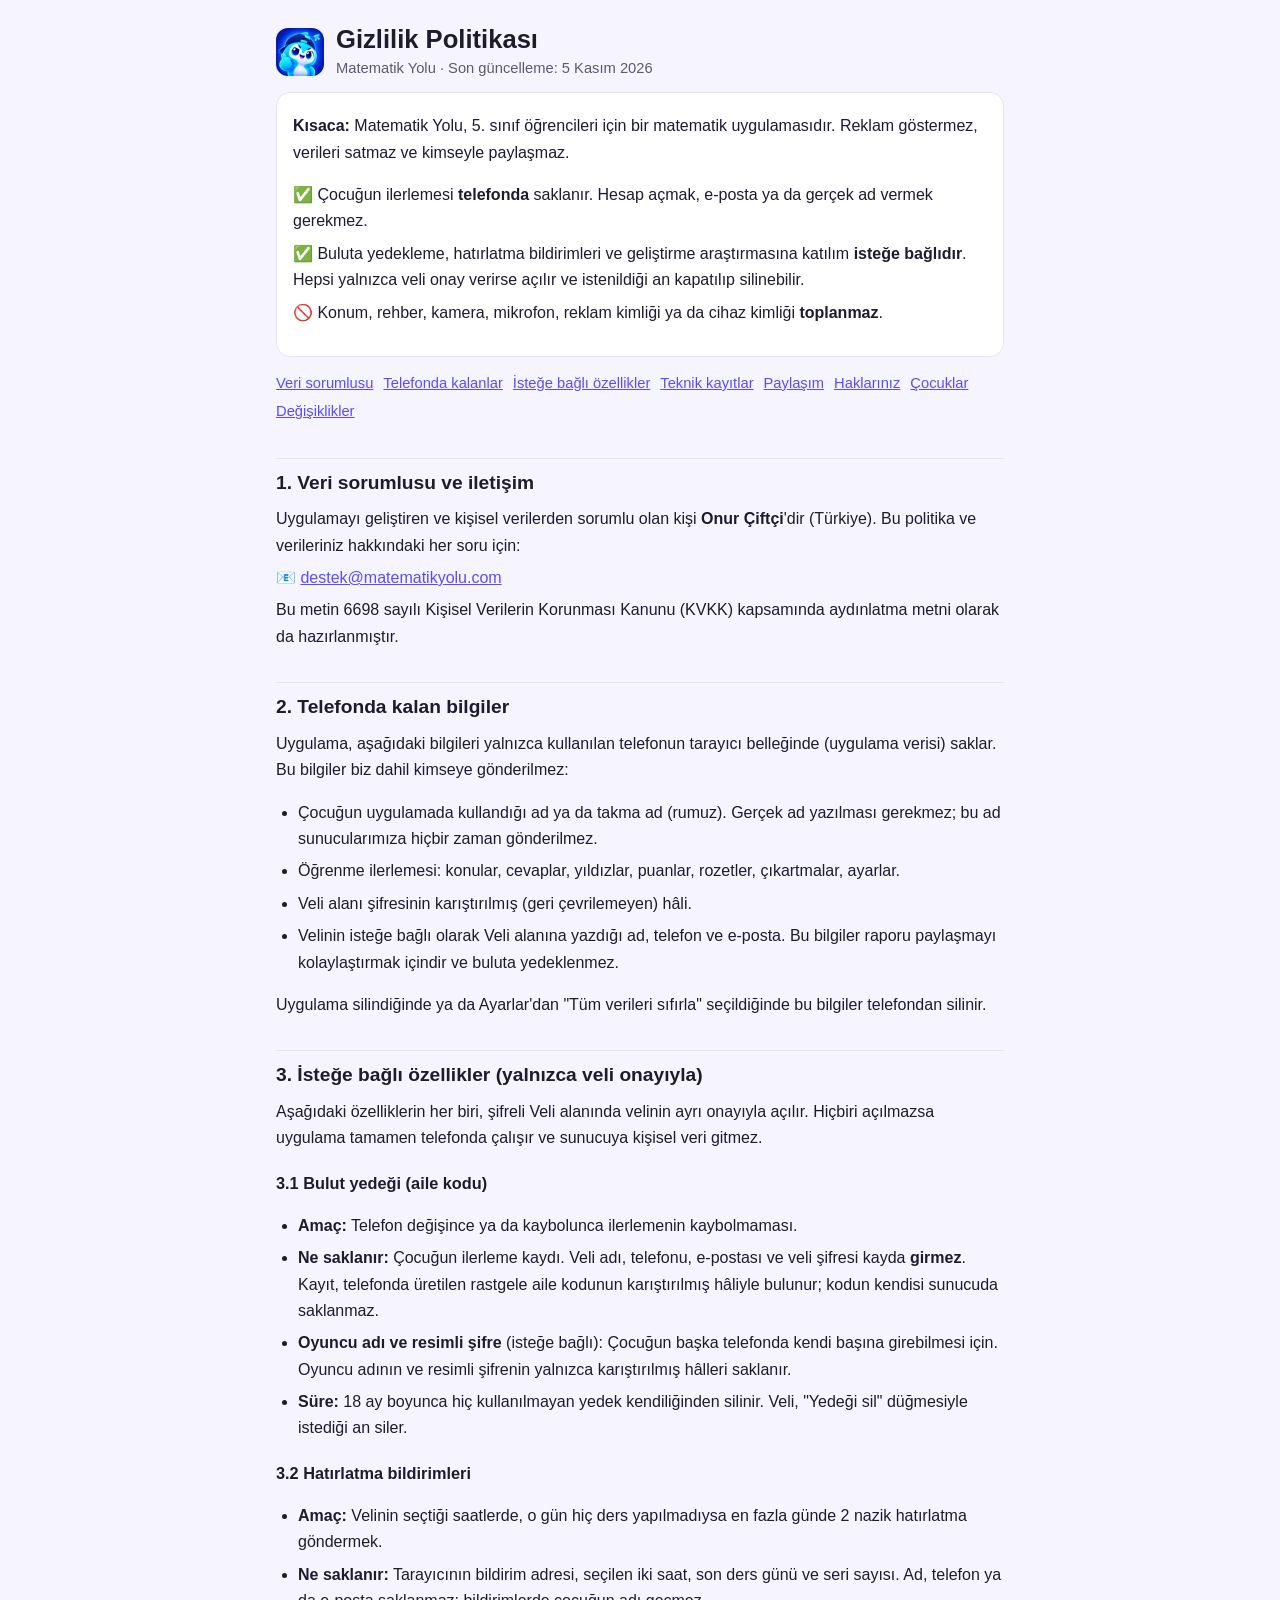
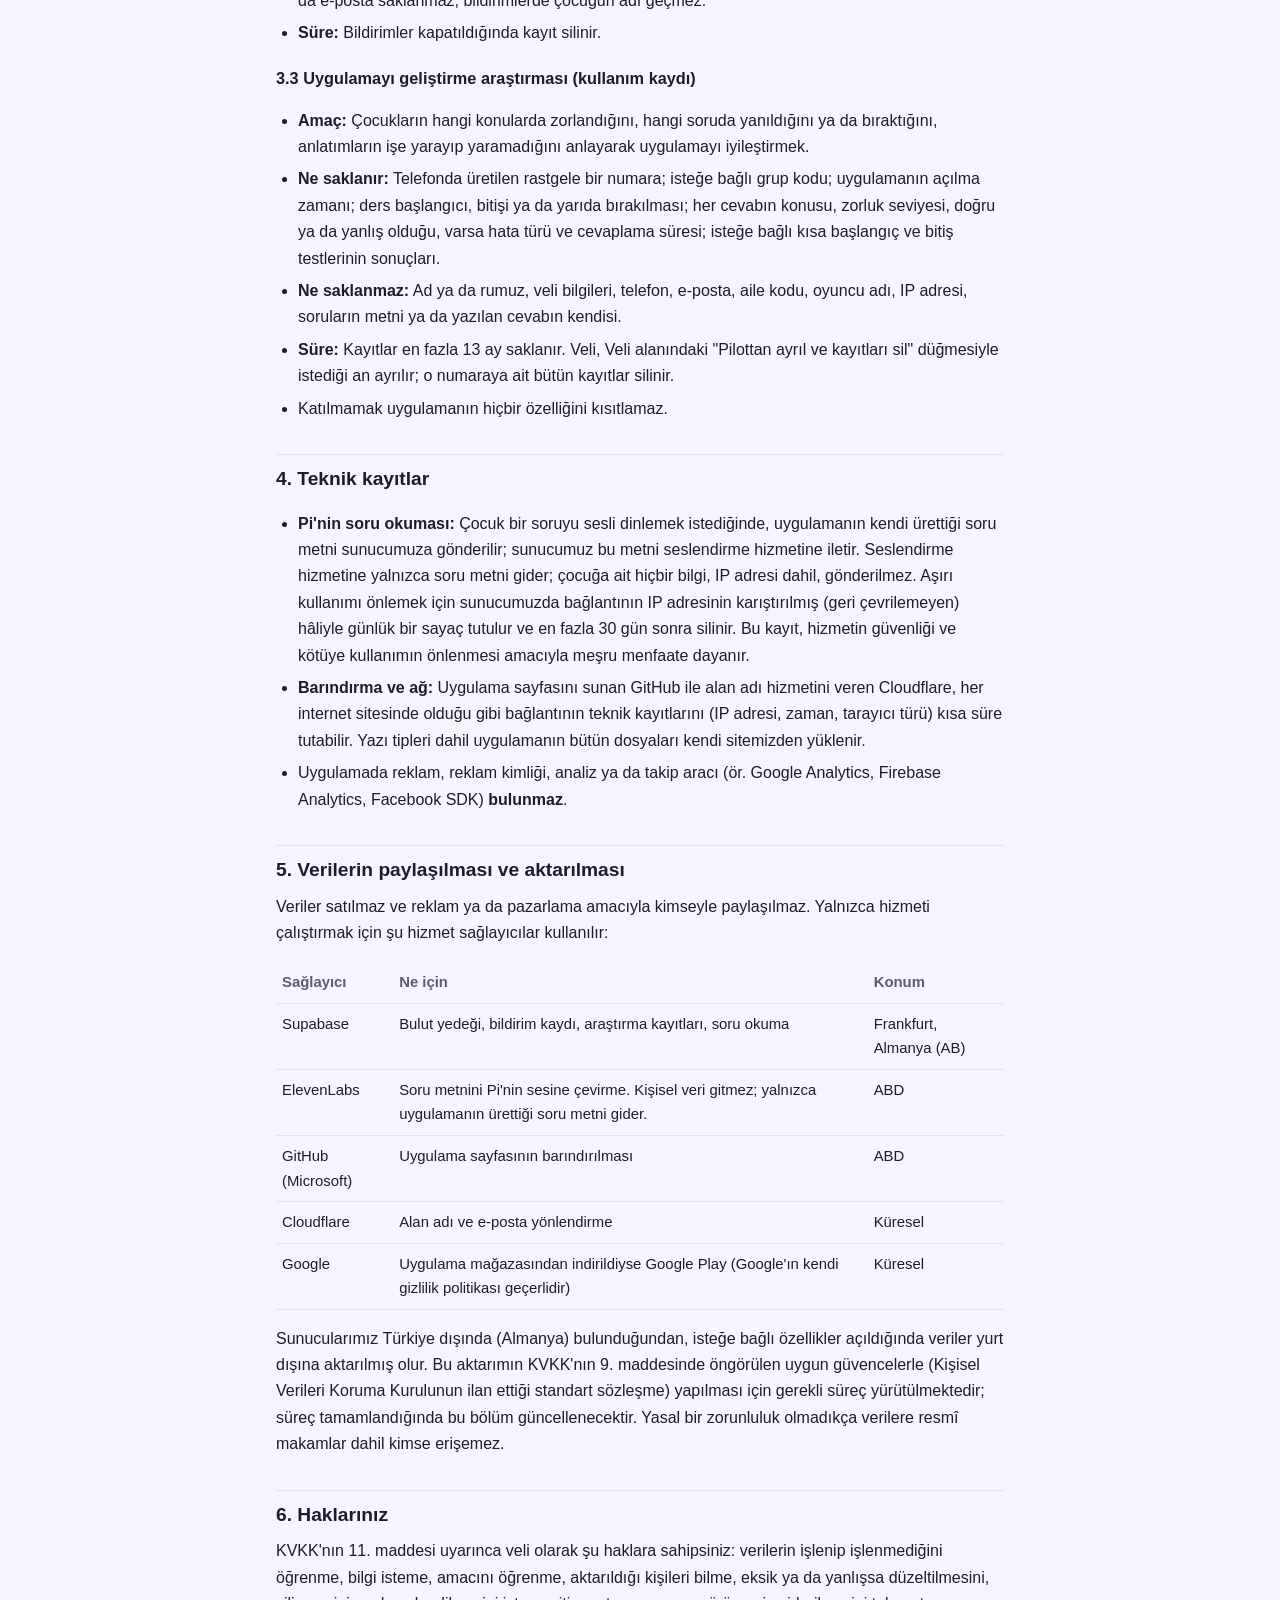
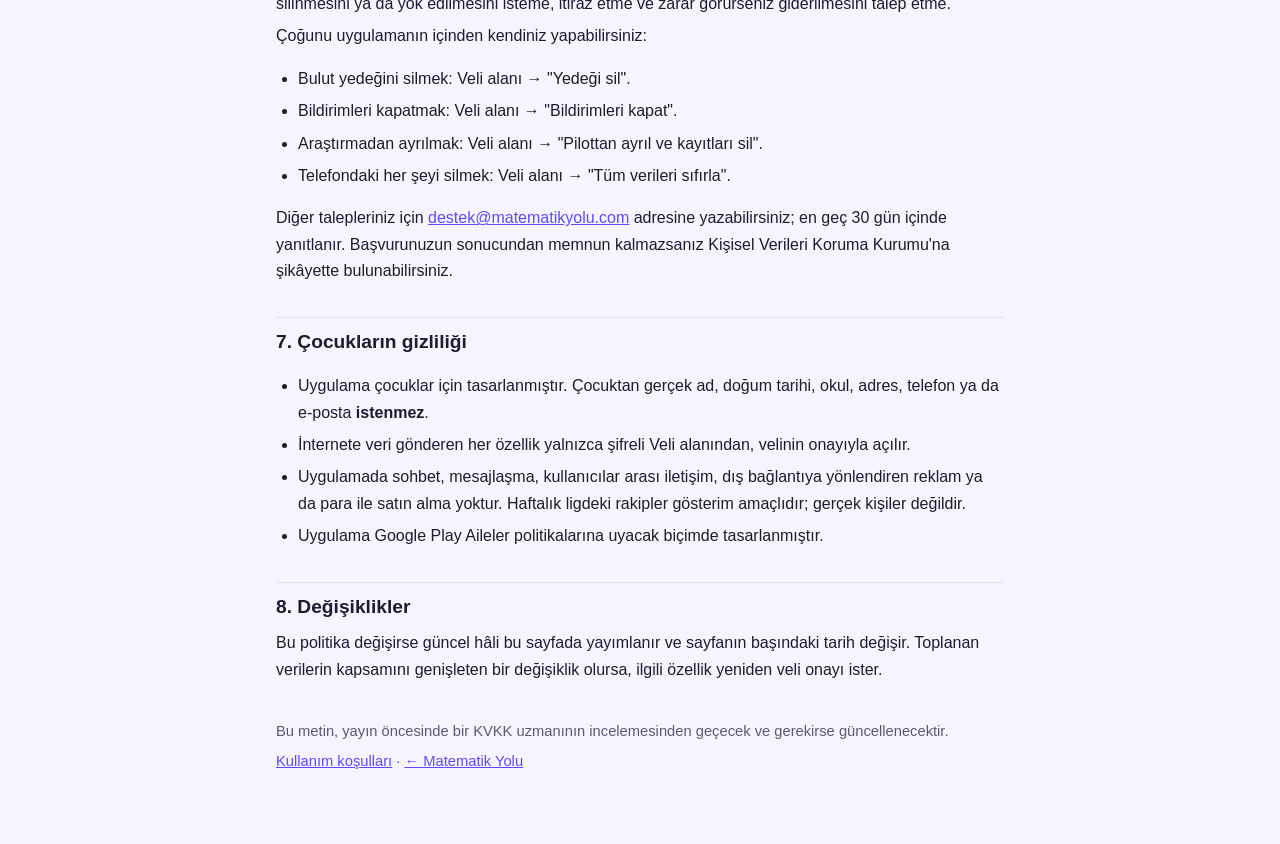
==== docs/gizlilik/index.html @ 25177bfc "Vitrin (tanıtım) sayfası, kullanım koşulları, yazı tipleri yerel (Google Fonts kalktı), gizlilik met" ====
<!doctype html>
<html lang="tr">
<head>
<meta charset="utf-8">
<meta name="viewport" content="width=device-width, initial-scale=1">
<title>Gizlilik Politikası · Matematik Yolu</title>
<meta name="description" content="Matematik Yolu uygulamasının gizlilik politikası ve kişisel verilerin işlenmesine ilişkin aydınlatma metni.">
<link rel="icon" href="../img/simge2_192.png" type="image/png">
<style>
:root{--bg:#f6f5ff;--kart:#fff;--yazi:#1d1b2e;--soluk:#5c5875;--ana:#5B4BFF;--cizgi:#e4e1f5;--yesil:#16a34a;--kirmizi:#dc2626}
@media (prefers-color-scheme:dark){:root{--bg:#121022;--kart:#1c1932;--yazi:#ecebf7;--soluk:#a9a5c4;--ana:#9d93ff;--cizgi:#2e2a4a;--yesil:#4ade80;--kirmizi:#f87171}}
*{box-sizing:border-box}
body{margin:0;background:var(--bg);color:var(--yazi);font:16px/1.65 -apple-system,"Segoe UI",Roboto,Nunito,sans-serif}
main{max-width:760px;margin:0 auto;padding:24px 16px 64px}
header{display:flex;align-items:center;gap:12px;margin-bottom:8px}
header img{width:48px;height:48px;border-radius:12px}
h1{font-size:1.6rem;line-height:1.25;margin:0}
h2{font-size:1.2rem;margin:32px 0 8px;padding-top:8px;border-top:1px solid var(--cizgi)}
h3{font-size:1.02rem;margin:18px 0 4px}
p,li{margin:6px 0}
ul{padding-left:22px}
.soluk{color:var(--soluk);font-size:.92rem}
.kart{background:var(--kart);border:1px solid var(--cizgi);border-radius:14px;padding:14px 16px;margin:12px 0}
.ozet li{list-style:none;margin-left:-22px}
table{width:100%;border-collapse:collapse;font-size:.93rem;margin:10px 0}
th,td{text-align:left;vertical-align:top;padding:8px 6px;border-bottom:1px solid var(--cizgi)}
th{color:var(--soluk);font-weight:600}
.tablo{overflow-x:auto}
a{color:var(--ana)}
.evet{color:var(--yesil);font-weight:700}.hayir{color:var(--kirmizi);font-weight:700}
nav.icindekiler a{display:inline-block;margin:2px 10px 2px 0}
</style>
</head>
<body>
<main>
<header><img src="../img/simge2_192.png" alt=""><div><h1>Gizlilik Politikası</h1><div class="soluk">Matematik Yolu · Son güncelleme: 5 Kasım 2026</div></div></header>

<div class="kart ozet">
<p><b>Kısaca:</b> Matematik Yolu, 5. sınıf öğrencileri için bir matematik uygulamasıdır. Reklam göstermez, verileri satmaz ve kimseyle paylaşmaz.</p>
<ul>
<li>✅ Çocuğun ilerlemesi <b>telefonda</b> saklanır. Hesap açmak, e-posta ya da gerçek ad vermek gerekmez.</li>
<li>✅ Buluta yedekleme, hatırlatma bildirimleri ve geliştirme araştırmasına katılım <b>isteğe bağlıdır</b>. Hepsi yalnızca veli onay verirse açılır ve istenildiği an kapatılıp silinebilir.</li>
<li>🚫 Konum, rehber, kamera, mikrofon, reklam kimliği ya da cihaz kimliği <b>toplanmaz</b>.</li>
</ul>
</div>

<nav class="icindekiler soluk">
<a href="#sorumlu">Veri sorumlusu</a><a href="#cihaz">Telefonda kalanlar</a><a href="#istege">İsteğe bağlı özellikler</a><a href="#teknik">Teknik kayıtlar</a><a href="#paylasim">Paylaşım</a><a href="#haklar">Haklarınız</a><a href="#cocuk">Çocuklar</a><a href="#degisiklik">Değişiklikler</a>
</nav>

<h2 id="sorumlu">1. Veri sorumlusu ve iletişim</h2>
<p>Uygulamayı geliştiren ve kişisel verilerden sorumlu olan kişi <b>Onur Çiftçi</b>'dir (Türkiye). Bu politika ve verileriniz hakkındaki her soru için:</p>
<p>📧 <a href="mailto:destek@matematikyolu.com">destek@matematikyolu.com</a></p>
<p>Bu metin 6698 sayılı Kişisel Verilerin Korunması Kanunu (KVKK) kapsamında aydınlatma metni olarak da hazırlanmıştır.</p>

<h2 id="cihaz">2. Telefonda kalan bilgiler</h2>
<p>Uygulama, aşağıdaki bilgileri yalnızca kullanılan telefonun tarayıcı belleğinde (uygulama verisi) saklar. Bu bilgiler biz dahil kimseye gönderilmez:</p>
<ul>
<li>Çocuğun uygulamada kullandığı ad ya da takma ad (rumuz). Gerçek ad yazılması gerekmez; bu ad sunucularımıza hiçbir zaman gönderilmez.</li>
<li>Öğrenme ilerlemesi: konular, cevaplar, yıldızlar, puanlar, rozetler, çıkartmalar, ayarlar.</li>
<li>Veli alanı şifresinin karıştırılmış (geri çevrilemeyen) hâli.</li>
<li>Velinin isteğe bağlı olarak Veli alanına yazdığı ad, telefon ve e-posta. Bu bilgiler raporu paylaşmayı kolaylaştırmak içindir ve buluta yedeklenmez.</li>
</ul>
<p>Uygulama silindiğinde ya da Ayarlar'dan "Tüm verileri sıfırla" seçildiğinde bu bilgiler telefondan silinir.</p>

<h2 id="istege">3. İsteğe bağlı özellikler (yalnızca veli onayıyla)</h2>
<p>Aşağıdaki özelliklerin her biri, şifreli Veli alanında velinin ayrı onayıyla açılır. Hiçbiri açılmazsa uygulama tamamen telefonda çalışır ve sunucuya kişisel veri gitmez.</p>

<h3>3.1 Bulut yedeği (aile kodu)</h3>
<ul>
<li><b>Amaç:</b> Telefon değişince ya da kaybolunca ilerlemenin kaybolmaması.</li>
<li><b>Ne saklanır:</b> Çocuğun ilerleme kaydı. Veli adı, telefonu, e-postası ve veli şifresi kayda <b>girmez</b>. Kayıt, telefonda üretilen rastgele aile kodunun karıştırılmış hâliyle bulunur; kodun kendisi sunucuda saklanmaz.</li>
<li><b>Oyuncu adı ve resimli şifre</b> (isteğe bağlı): Çocuğun başka telefonda kendi başına girebilmesi için. Oyuncu adının ve resimli şifrenin yalnızca karıştırılmış hâlleri saklanır.</li>
<li><b>Süre:</b> 18 ay boyunca hiç kullanılmayan yedek kendiliğinden silinir. Veli, "Yedeği sil" düğmesiyle istediği an siler.</li>
</ul>

<h3>3.2 Hatırlatma bildirimleri</h3>
<ul>
<li><b>Amaç:</b> Velinin seçtiği saatlerde, o gün hiç ders yapılmadıysa en fazla günde 2 nazik hatırlatma göndermek.</li>
<li><b>Ne saklanır:</b> Tarayıcının bildirim adresi, seçilen iki saat, son ders günü ve seri sayısı. Ad, telefon ya da e-posta saklanmaz; bildirimlerde çocuğun adı geçmez.</li>
<li><b>Süre:</b> Bildirimler kapatıldığında kayıt silinir.</li>
</ul>

<h3>3.3 Uygulamayı geliştirme araştırması (kullanım kaydı)</h3>
<ul>
<li><b>Amaç:</b> Çocukların hangi konularda zorlandığını, hangi soruda yanıldığını ya da bıraktığını, anlatımların işe yarayıp yaramadığını anlayarak uygulamayı iyileştirmek.</li>
<li><b>Ne saklanır:</b> Telefonda üretilen rastgele bir numara; isteğe bağlı grup kodu; uygulamanın açılma zamanı; ders başlangıcı, bitişi ya da yarıda bırakılması; her cevabın konusu, zorluk seviyesi, doğru ya da yanlış olduğu, varsa hata türü ve cevaplama süresi; isteğe bağlı kısa başlangıç ve bitiş testlerinin sonuçları.</li>
<li><b>Ne saklanmaz:</b> Ad ya da rumuz, veli bilgileri, telefon, e-posta, aile kodu, oyuncu adı, IP adresi, soruların metni ya da yazılan cevabın kendisi.</li>
<li><b>Süre:</b> Kayıtlar en fazla 13 ay saklanır. Veli, Veli alanındaki "Pilottan ayrıl ve kayıtları sil" düğmesiyle istediği an ayrılır; o numaraya ait bütün kayıtlar silinir.</li>
<li>Katılmamak uygulamanın hiçbir özelliğini kısıtlamaz.</li>
</ul>

<h2 id="teknik">4. Teknik kayıtlar</h2>
<ul>
<li><b>Pi'nin soru okuması:</b> Çocuk bir soruyu sesli dinlemek istediğinde, uygulamanın kendi ürettiği soru metni sunucumuza gönderilir; sunucumuz bu metni seslendirme hizmetine iletir. Seslendirme hizmetine yalnızca soru metni gider; çocuğa ait hiçbir bilgi, IP adresi dahil, gönderilmez. Aşırı kullanımı önlemek için sunucumuzda bağlantının IP adresinin karıştırılmış (geri çevrilemeyen) hâliyle günlük bir sayaç tutulur ve en fazla 30 gün sonra silinir. Bu kayıt, hizmetin güvenliği ve kötüye kullanımın önlenmesi amacıyla meşru menfaate dayanır.</li>
<li><b>Barındırma ve ağ:</b> Uygulama sayfasını sunan GitHub ile alan adı hizmetini veren Cloudflare, her internet sitesinde olduğu gibi bağlantının teknik kayıtlarını (IP adresi, zaman, tarayıcı türü) kısa süre tutabilir. Yazı tipleri dahil uygulamanın bütün dosyaları kendi sitemizden yüklenir.</li>
<li>Uygulamada reklam, reklam kimliği, analiz ya da takip aracı (ör. Google Analytics, Firebase Analytics, Facebook SDK) <b>bulunmaz</b>.</li>
</ul>

<h2 id="paylasim">5. Verilerin paylaşılması ve aktarılması</h2>
<p>Veriler satılmaz ve reklam ya da pazarlama amacıyla kimseyle paylaşılmaz. Yalnızca hizmeti çalıştırmak için şu hizmet sağlayıcılar kullanılır:</p>
<div class="tablo"><table>
<tr><th>Sağlayıcı</th><th>Ne için</th><th>Konum</th></tr>
<tr><td>Supabase</td><td>Bulut yedeği, bildirim kaydı, araştırma kayıtları, soru okuma</td><td>Frankfurt, Almanya (AB)</td></tr>
<tr><td>ElevenLabs</td><td>Soru metnini Pi'nin sesine çevirme. Kişisel veri gitmez; yalnızca uygulamanın ürettiği soru metni gider.</td><td>ABD</td></tr>
<tr><td>GitHub (Microsoft)</td><td>Uygulama sayfasının barındırılması</td><td>ABD</td></tr>
<tr><td>Cloudflare</td><td>Alan adı ve e-posta yönlendirme</td><td>Küresel</td></tr>
<tr><td>Google</td><td>Uygulama mağazasından indirildiyse Google Play (Google'ın kendi gizlilik politikası geçerlidir)</td><td>Küresel</td></tr>
</table></div>
<p>Sunucularımız Türkiye dışında (Almanya) bulunduğundan, isteğe bağlı özellikler açıldığında veriler yurt dışına aktarılmış olur. Bu aktarımın KVKK'nın 9. maddesinde öngörülen uygun güvencelerle (Kişisel Verileri Koruma Kurulunun ilan ettiği standart sözleşme) yapılması için gerekli süreç yürütülmektedir; süreç tamamlandığında bu bölüm güncellenecektir. Yasal bir zorunluluk olmadıkça verilere resmî makamlar dahil kimse erişemez.</p>

<h2 id="haklar">6. Haklarınız</h2>
<p>KVKK'nın 11. maddesi uyarınca veli olarak şu haklara sahipsiniz: verilerin işlenip işlenmediğini öğrenme, bilgi isteme, amacını öğrenme, aktarıldığı kişileri bilme, eksik ya da yanlışsa düzeltilmesini, silinmesini ya da yok edilmesini isteme, itiraz etme ve zarar görürseniz giderilmesini talep etme.</p>
<p>Çoğunu uygulamanın içinden kendiniz yapabilirsiniz:</p>
<ul>
<li>Bulut yedeğini silmek: Veli alanı → "Yedeği sil".</li>
<li>Bildirimleri kapatmak: Veli alanı → "Bildirimleri kapat".</li>
<li>Araştırmadan ayrılmak: Veli alanı → "Pilottan ayrıl ve kayıtları sil".</li>
<li>Telefondaki her şeyi silmek: Veli alanı → "Tüm verileri sıfırla".</li>
</ul>
<p>Diğer talepleriniz için <a href="mailto:destek@matematikyolu.com">destek@matematikyolu.com</a> adresine yazabilirsiniz; en geç 30 gün içinde yanıtlanır. Başvurunuzun sonucundan memnun kalmazsanız Kişisel Verileri Koruma Kurumu'na şikâyette bulunabilirsiniz.</p>

<h2 id="cocuk">7. Çocukların gizliliği</h2>
<ul>
<li>Uygulama çocuklar için tasarlanmıştır. Çocuktan gerçek ad, doğum tarihi, okul, adres, telefon ya da e-posta <b>istenmez</b>.</li>
<li>İnternete veri gönderen her özellik yalnızca şifreli Veli alanından, velinin onayıyla açılır.</li>
<li>Uygulamada sohbet, mesajlaşma, kullanıcılar arası iletişim, dış bağlantıya yönlendiren reklam ya da para ile satın alma yoktur. Haftalık ligdeki rakipler gösterim amaçlıdır; gerçek kişiler değildir.</li>
<li>Uygulama Google Play Aileler politikalarına uyacak biçimde tasarlanmıştır.</li>
</ul>

<h2 id="degisiklik">8. Değişiklikler</h2>
<p>Bu politika değişirse güncel hâli bu sayfada yayımlanır ve sayfanın başındaki tarih değişir. Toplanan verilerin kapsamını genişleten bir değişiklik olursa, ilgili özellik yeniden veli onayı ister.</p>

<p class="soluk" style="margin-top:36px">Bu metin, yayın öncesinde bir KVKK uzmanının incelemesinden geçecek ve gerekirse güncellenecektir.</p>
<p class="soluk"><a href="../kosullar/">Kullanım koşulları</a> · <a href="../">← Matematik Yolu</a></p>
</main>
</body>
</html>
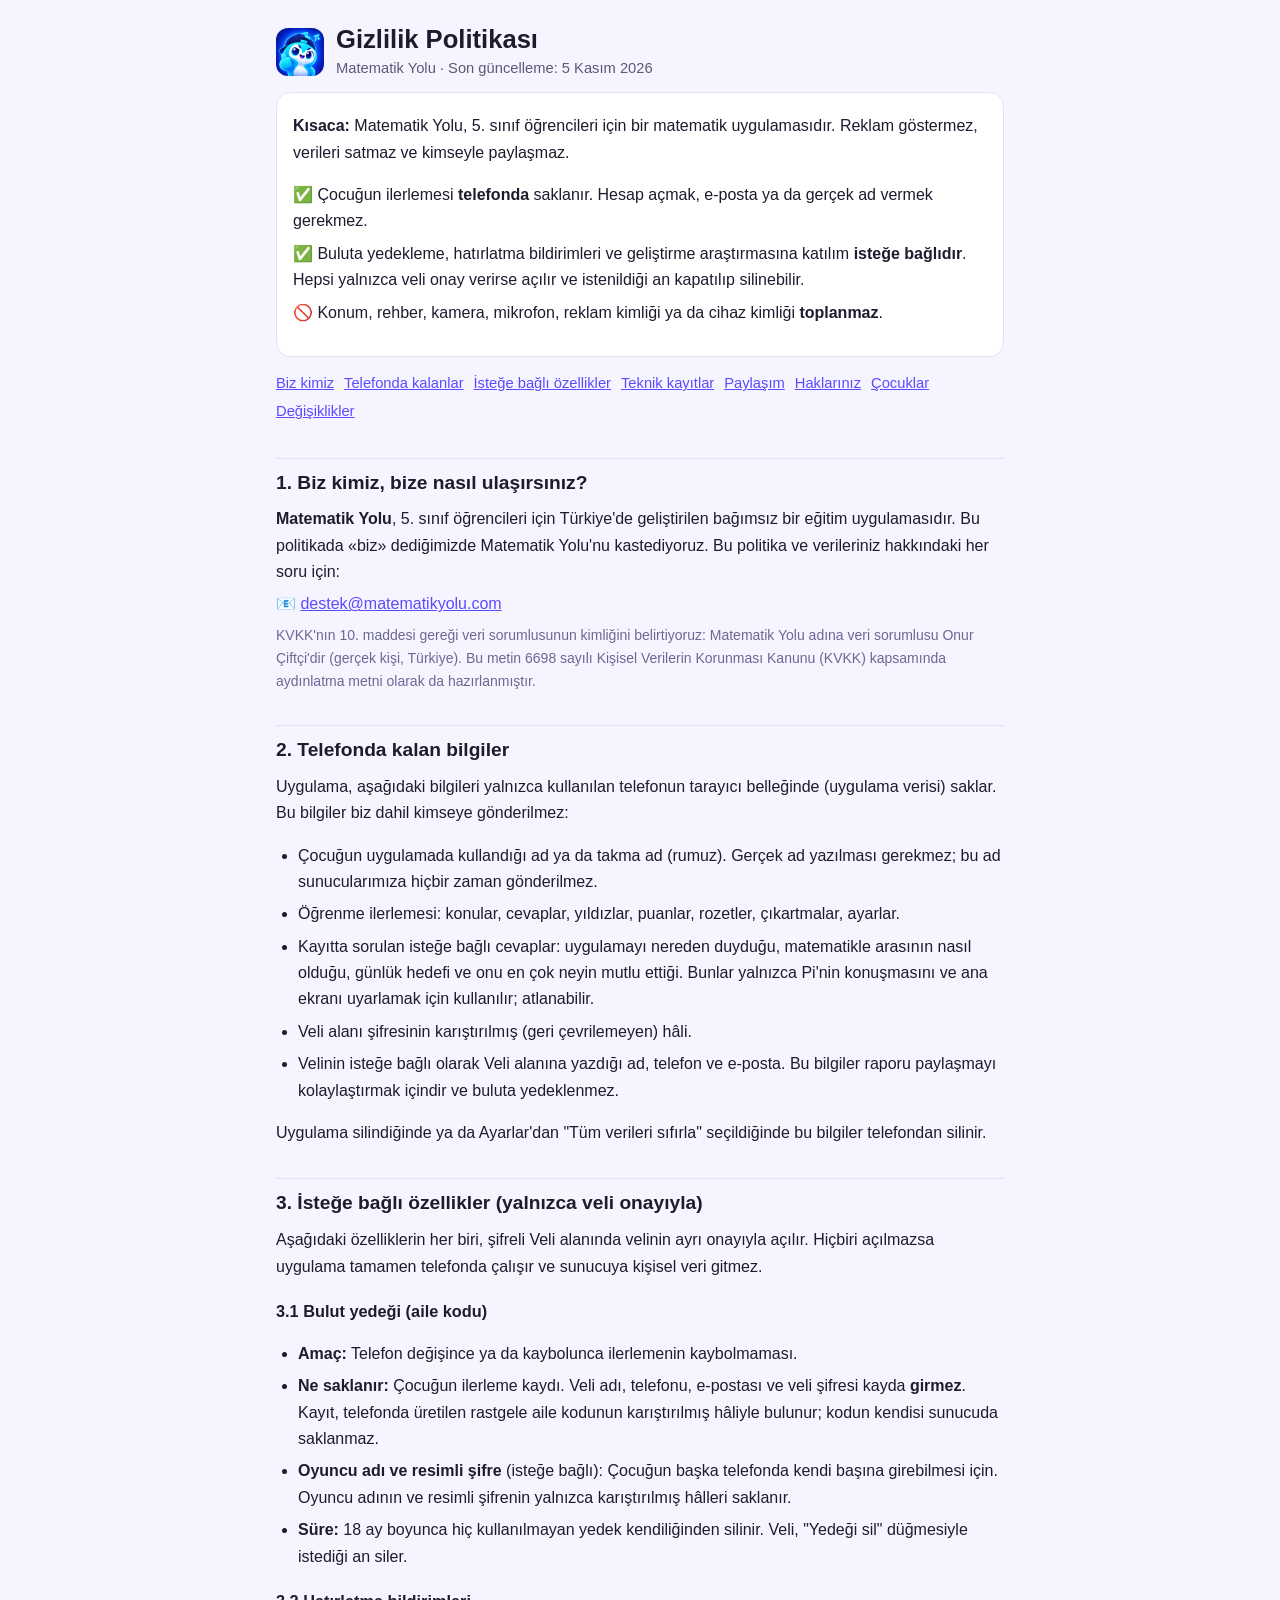
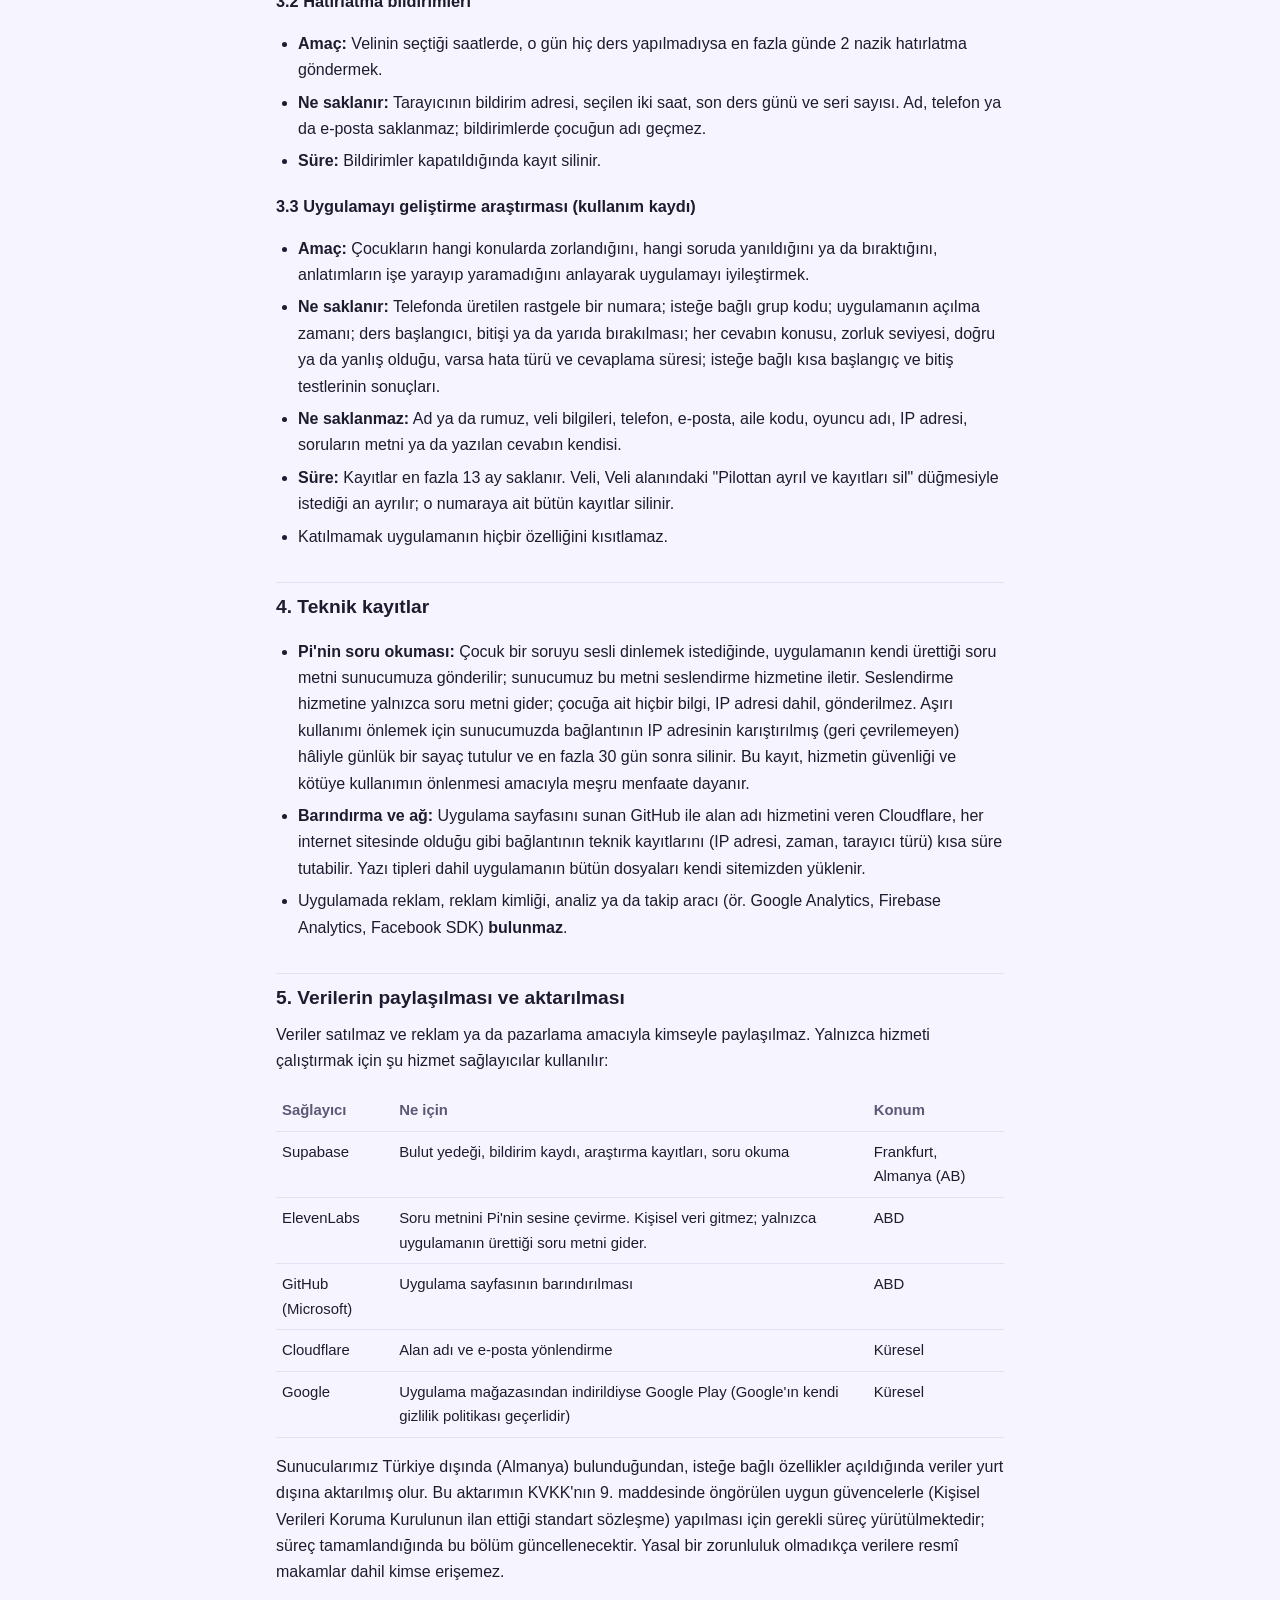
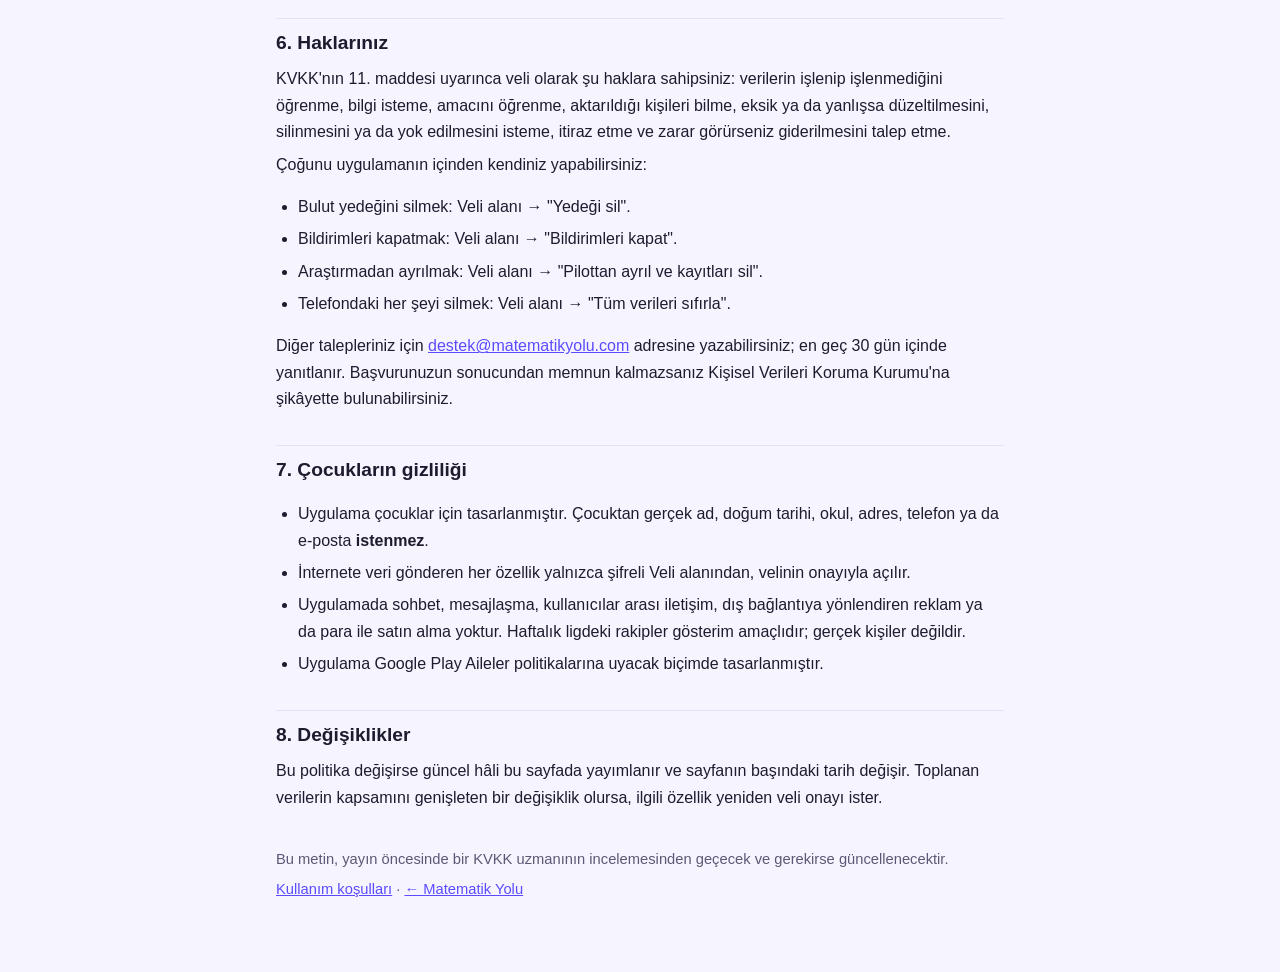
==== commit 2f37ffe9: "Kayıt akışı: ilerleme çubuğu, konuşan Pi, 5 soru; vitrine deneme sorusu, şerit, seri/lig bölümü ve k" ====
--- a/docs/gizlilik/index.html
+++ b/docs/gizlilik/index.html
@@ -7,6 +7,7 @@
 <meta name="description" content="Matematik Yolu uygulamasının gizlilik politikası ve kişisel verilerin işlenmesine ilişkin aydınlatma metni.">
 <link rel="icon" href="../img/simge2_192.png" type="image/png">
 <style>
+.kucuk{font-size:14px;color:#6B6893}
 :root{--bg:#f6f5ff;--kart:#fff;--yazi:#1d1b2e;--soluk:#5c5875;--ana:#5B4BFF;--cizgi:#e4e1f5;--yesil:#16a34a;--kirmizi:#dc2626}
 @media (prefers-color-scheme:dark){:root{--bg:#121022;--kart:#1c1932;--yazi:#ecebf7;--soluk:#a9a5c4;--ana:#9d93ff;--cizgi:#2e2a4a;--yesil:#4ade80;--kirmizi:#f87171}}
 *{box-sizing:border-box}
@@ -45,19 +46,20 @@
 </div>
 
 <nav class="icindekiler soluk">
-<a href="#sorumlu">Veri sorumlusu</a><a href="#cihaz">Telefonda kalanlar</a><a href="#istege">İsteğe bağlı özellikler</a><a href="#teknik">Teknik kayıtlar</a><a href="#paylasim">Paylaşım</a><a href="#haklar">Haklarınız</a><a href="#cocuk">Çocuklar</a><a href="#degisiklik">Değişiklikler</a>
+<a href="#sorumlu">Biz kimiz</a><a href="#cihaz">Telefonda kalanlar</a><a href="#istege">İsteğe bağlı özellikler</a><a href="#teknik">Teknik kayıtlar</a><a href="#paylasim">Paylaşım</a><a href="#haklar">Haklarınız</a><a href="#cocuk">Çocuklar</a><a href="#degisiklik">Değişiklikler</a>
 </nav>
 
-<h2 id="sorumlu">1. Veri sorumlusu ve iletişim</h2>
-<p>Uygulamayı geliştiren ve kişisel verilerden sorumlu olan kişi <b>Onur Çiftçi</b>'dir (Türkiye). Bu politika ve verileriniz hakkındaki her soru için:</p>
+<h2 id="sorumlu">1. Biz kimiz, bize nasıl ulaşırsınız?</h2>
+<p><b>Matematik Yolu</b>, 5. sınıf öğrencileri için Türkiye'de geliştirilen bağımsız bir eğitim uygulamasıdır. Bu politikada «biz» dediğimizde Matematik Yolu'nu kastediyoruz. Bu politika ve verileriniz hakkındaki her soru için:</p>
 <p>📧 <a href="mailto:destek@matematikyolu.com">destek@matematikyolu.com</a></p>
-<p>Bu metin 6698 sayılı Kişisel Verilerin Korunması Kanunu (KVKK) kapsamında aydınlatma metni olarak da hazırlanmıştır.</p>
+<p class="kucuk">KVKK'nın 10. maddesi gereği veri sorumlusunun kimliğini belirtiyoruz: Matematik Yolu adına veri sorumlusu Onur Çiftçi'dir (gerçek kişi, Türkiye). Bu metin 6698 sayılı Kişisel Verilerin Korunması Kanunu (KVKK) kapsamında aydınlatma metni olarak da hazırlanmıştır.</p>
 
 <h2 id="cihaz">2. Telefonda kalan bilgiler</h2>
 <p>Uygulama, aşağıdaki bilgileri yalnızca kullanılan telefonun tarayıcı belleğinde (uygulama verisi) saklar. Bu bilgiler biz dahil kimseye gönderilmez:</p>
 <ul>
 <li>Çocuğun uygulamada kullandığı ad ya da takma ad (rumuz). Gerçek ad yazılması gerekmez; bu ad sunucularımıza hiçbir zaman gönderilmez.</li>
 <li>Öğrenme ilerlemesi: konular, cevaplar, yıldızlar, puanlar, rozetler, çıkartmalar, ayarlar.</li>
+<li>Kayıtta sorulan isteğe bağlı cevaplar: uygulamayı nereden duyduğu, matematikle arasının nasıl olduğu, günlük hedefi ve onu en çok neyin mutlu ettiği. Bunlar yalnızca Pi'nin konuşmasını ve ana ekranı uyarlamak için kullanılır; atlanabilir.</li>
 <li>Veli alanı şifresinin karıştırılmış (geri çevrilemeyen) hâli.</li>
 <li>Velinin isteğe bağlı olarak Veli alanına yazdığı ad, telefon ve e-posta. Bu bilgiler raporu paylaşmayı kolaylaştırmak içindir ve buluta yedeklenmez.</li>
 </ul>
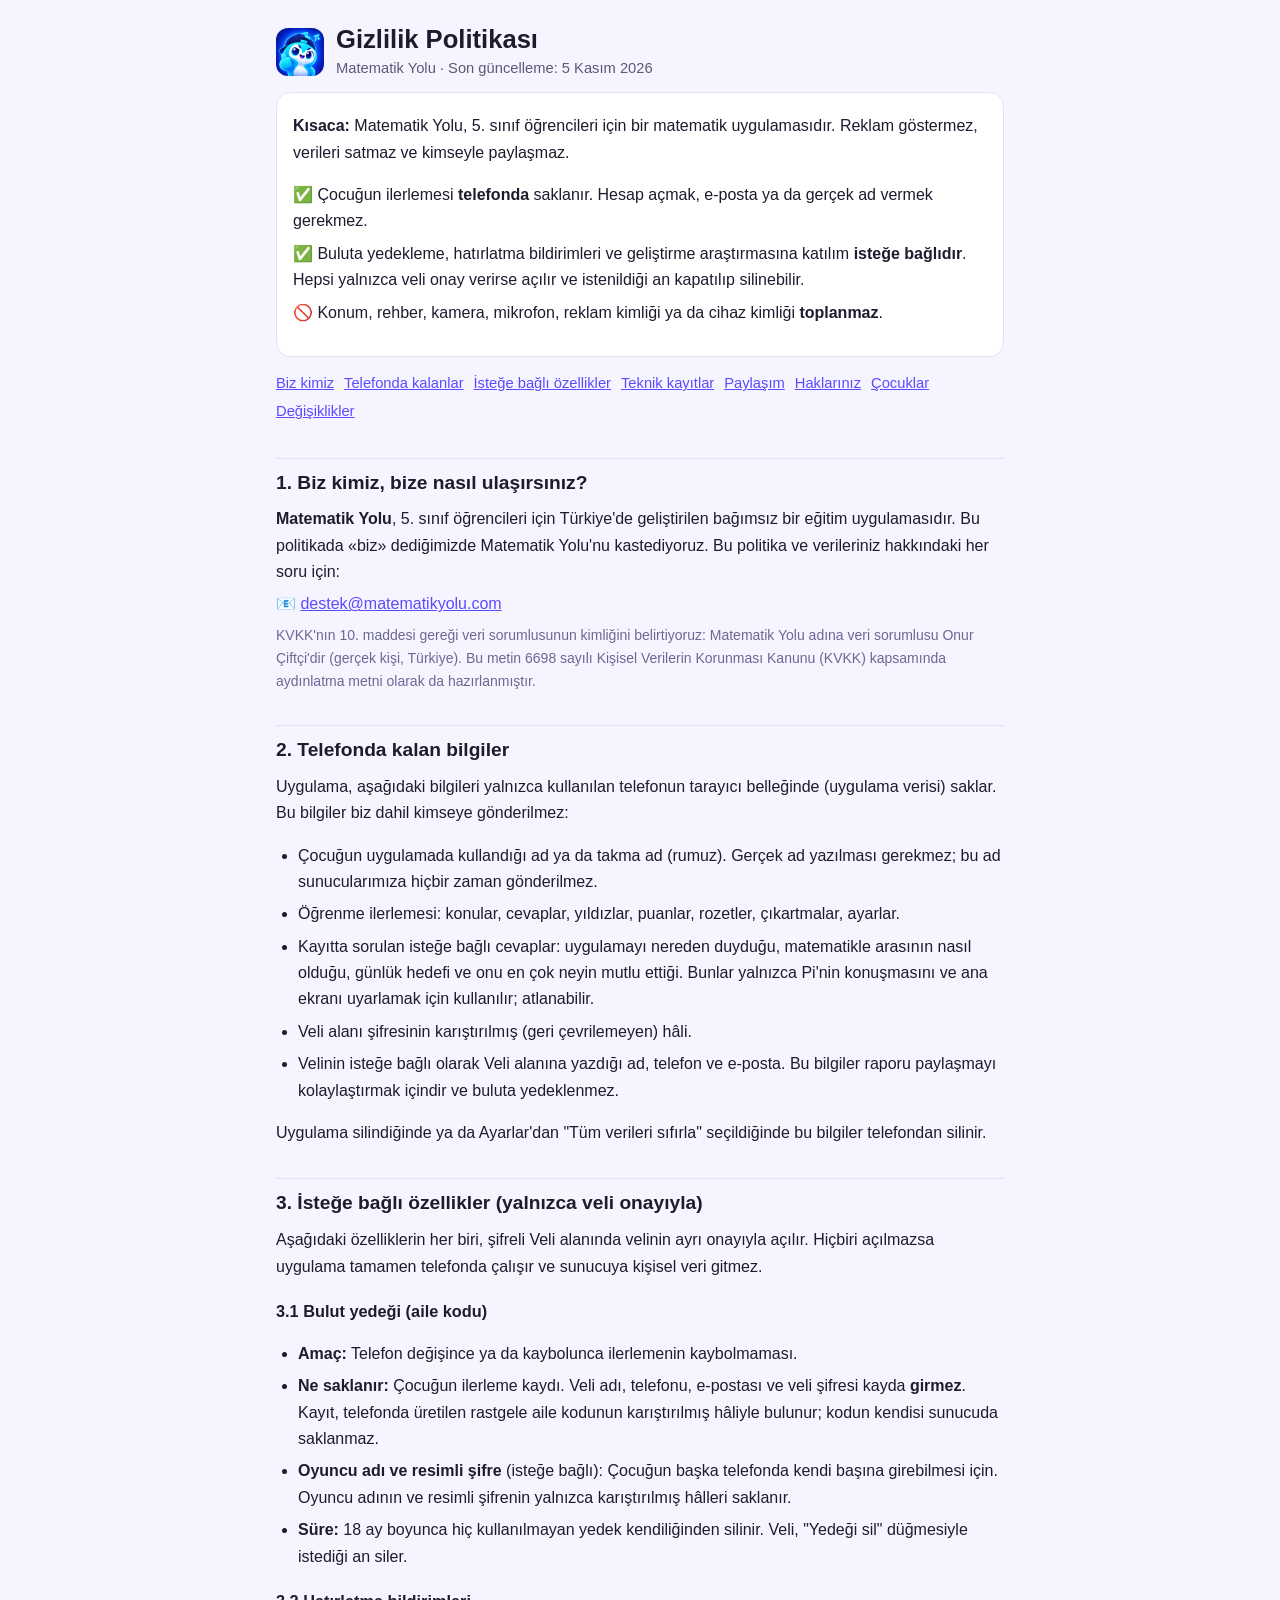
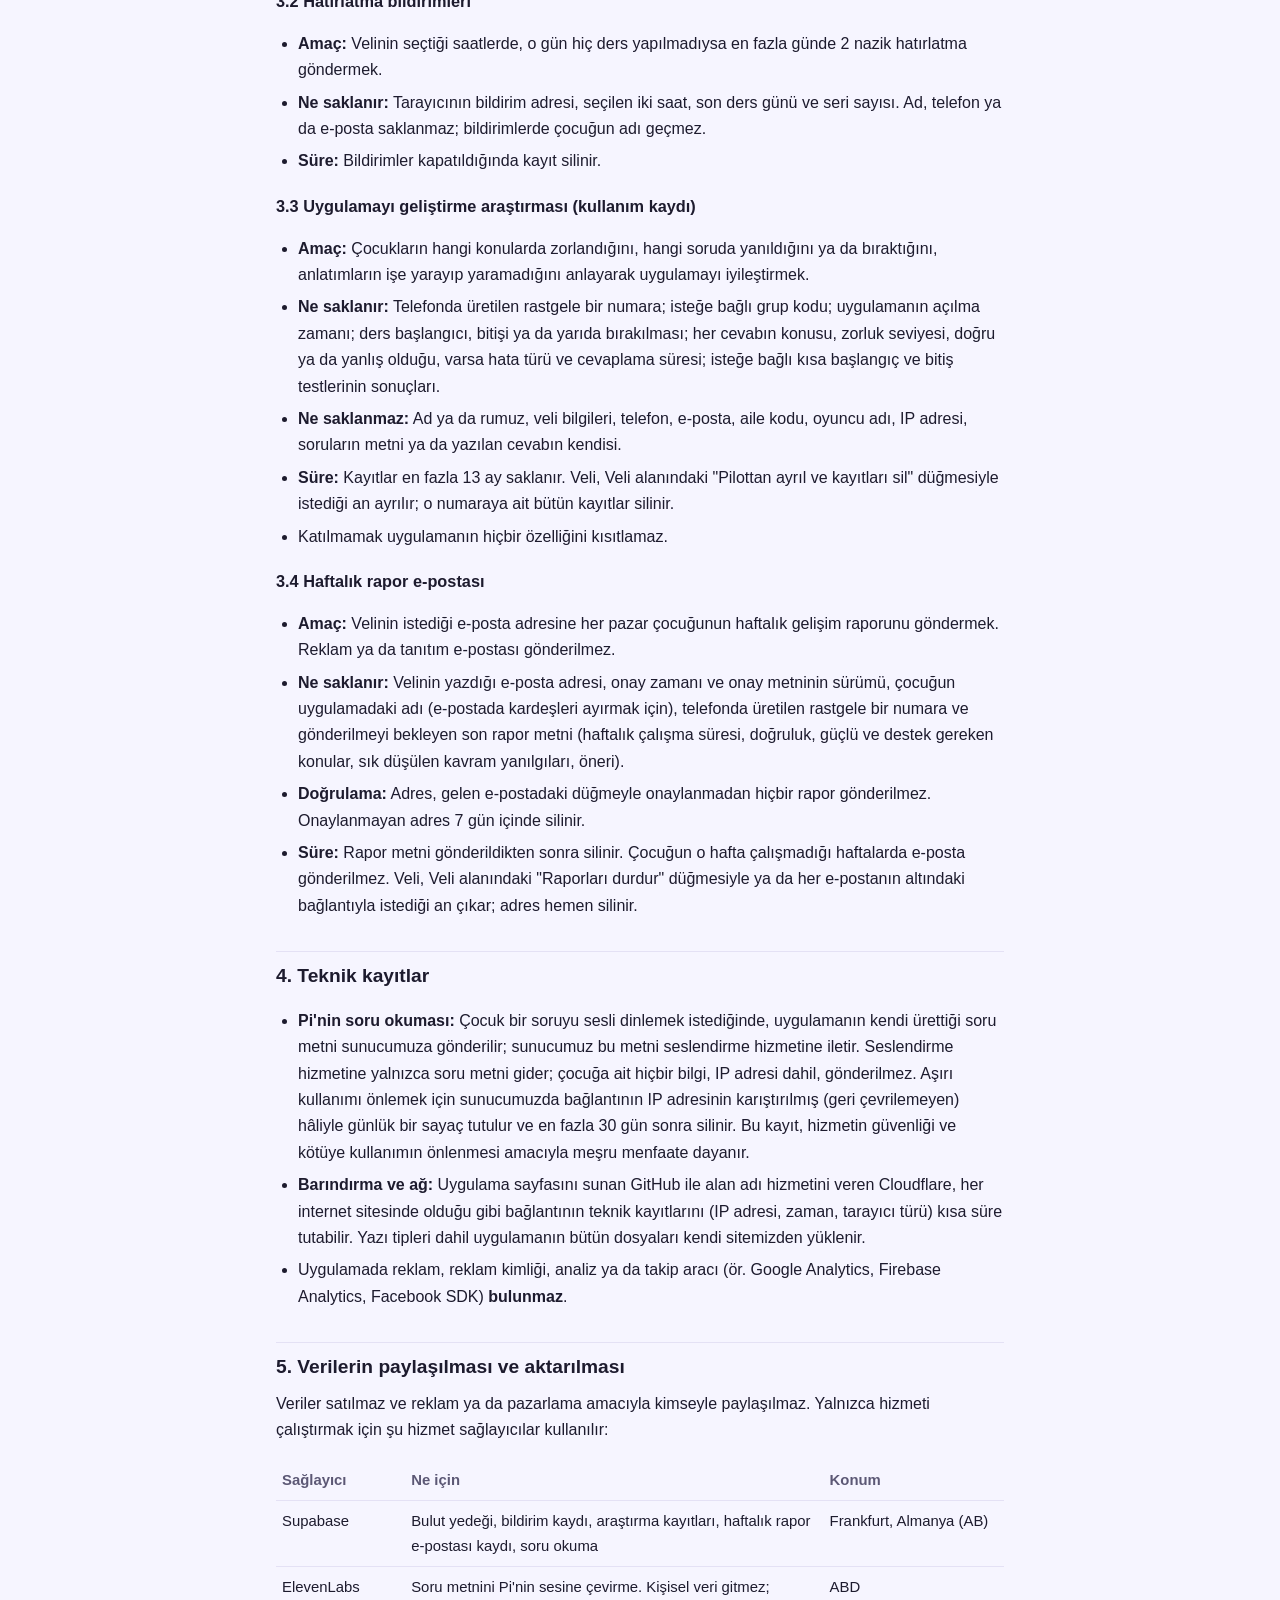
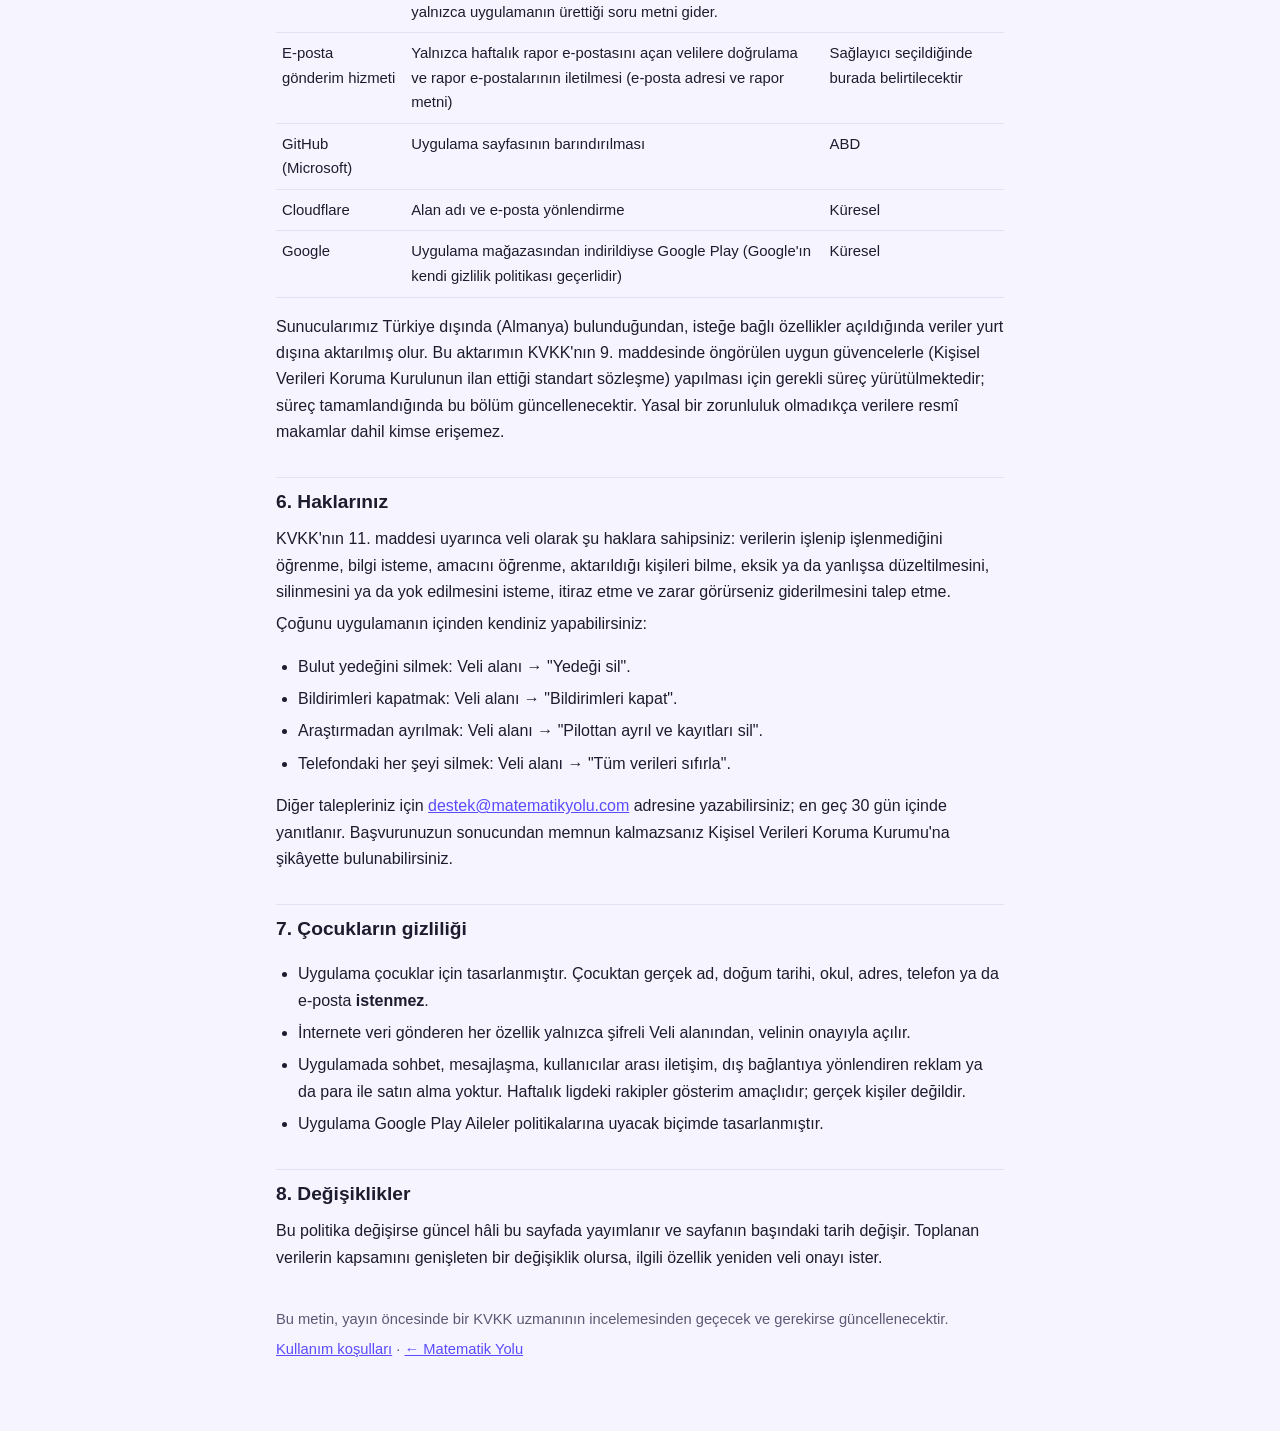
==== commit ece27780: "Haftalık rapor e-postası: Veli alanı kartı, doğrulama sayfası, veli-eposta fonksiyonu, pazar gönderi" ====
--- a/docs/gizlilik/index.html
+++ b/docs/gizlilik/index.html
@@ -92,6 +92,14 @@
 <li>Katılmamak uygulamanın hiçbir özelliğini kısıtlamaz.</li>
 </ul>
 
+<h3>3.4 Haftalık rapor e-postası</h3>
+<ul>
+<li><b>Amaç:</b> Velinin istediği e-posta adresine her pazar çocuğunun haftalık gelişim raporunu göndermek. Reklam ya da tanıtım e-postası gönderilmez.</li>
+<li><b>Ne saklanır:</b> Velinin yazdığı e-posta adresi, onay zamanı ve onay metninin sürümü, çocuğun uygulamadaki adı (e-postada kardeşleri ayırmak için), telefonda üretilen rastgele bir numara ve gönderilmeyi bekleyen son rapor metni (haftalık çalışma süresi, doğruluk, güçlü ve destek gereken konular, sık düşülen kavram yanılgıları, öneri).</li>
+<li><b>Doğrulama:</b> Adres, gelen e-postadaki düğmeyle onaylanmadan hiçbir rapor gönderilmez. Onaylanmayan adres 7 gün içinde silinir.</li>
+<li><b>Süre:</b> Rapor metni gönderildikten sonra silinir. Çocuğun o hafta çalışmadığı haftalarda e-posta gönderilmez. Veli, Veli alanındaki "Raporları durdur" düğmesiyle ya da her e-postanın altındaki bağlantıyla istediği an çıkar; adres hemen silinir.</li>
+</ul>
+
 <h2 id="teknik">4. Teknik kayıtlar</h2>
 <ul>
 <li><b>Pi'nin soru okuması:</b> Çocuk bir soruyu sesli dinlemek istediğinde, uygulamanın kendi ürettiği soru metni sunucumuza gönderilir; sunucumuz bu metni seslendirme hizmetine iletir. Seslendirme hizmetine yalnızca soru metni gider; çocuğa ait hiçbir bilgi, IP adresi dahil, gönderilmez. Aşırı kullanımı önlemek için sunucumuzda bağlantının IP adresinin karıştırılmış (geri çevrilemeyen) hâliyle günlük bir sayaç tutulur ve en fazla 30 gün sonra silinir. Bu kayıt, hizmetin güvenliği ve kötüye kullanımın önlenmesi amacıyla meşru menfaate dayanır.</li>
@@ -103,8 +111,9 @@
 <p>Veriler satılmaz ve reklam ya da pazarlama amacıyla kimseyle paylaşılmaz. Yalnızca hizmeti çalıştırmak için şu hizmet sağlayıcılar kullanılır:</p>
 <div class="tablo"><table>
 <tr><th>Sağlayıcı</th><th>Ne için</th><th>Konum</th></tr>
-<tr><td>Supabase</td><td>Bulut yedeği, bildirim kaydı, araştırma kayıtları, soru okuma</td><td>Frankfurt, Almanya (AB)</td></tr>
+<tr><td>Supabase</td><td>Bulut yedeği, bildirim kaydı, araştırma kayıtları, haftalık rapor e-postası kaydı, soru okuma</td><td>Frankfurt, Almanya (AB)</td></tr>
 <tr><td>ElevenLabs</td><td>Soru metnini Pi'nin sesine çevirme. Kişisel veri gitmez; yalnızca uygulamanın ürettiği soru metni gider.</td><td>ABD</td></tr>
+<tr><td>E-posta gönderim hizmeti</td><td>Yalnızca haftalık rapor e-postasını açan velilere doğrulama ve rapor e-postalarının iletilmesi (e-posta adresi ve rapor metni)</td><td>Sağlayıcı seçildiğinde burada belirtilecektir</td></tr>
 <tr><td>GitHub (Microsoft)</td><td>Uygulama sayfasının barındırılması</td><td>ABD</td></tr>
 <tr><td>Cloudflare</td><td>Alan adı ve e-posta yönlendirme</td><td>Küresel</td></tr>
 <tr><td>Google</td><td>Uygulama mağazasından indirildiyse Google Play (Google'ın kendi gizlilik politikası geçerlidir)</td><td>Küresel</td></tr>
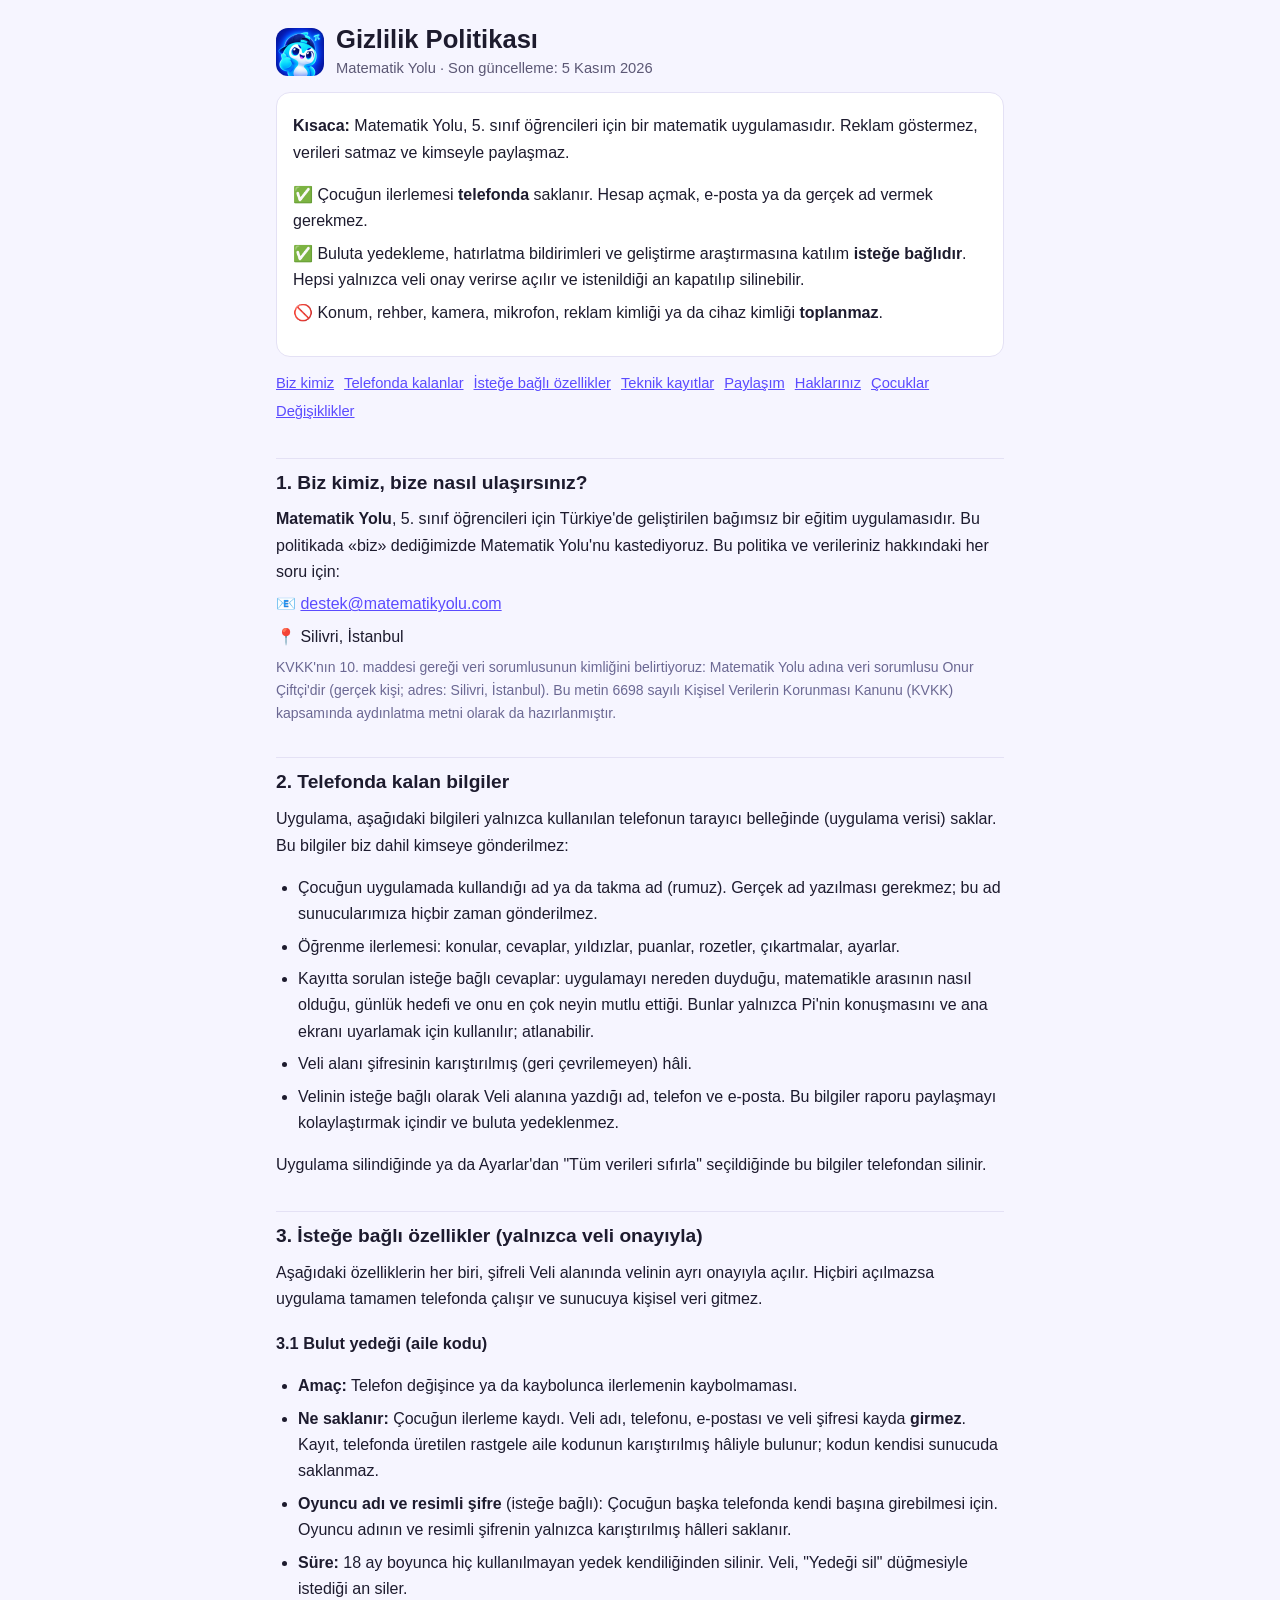
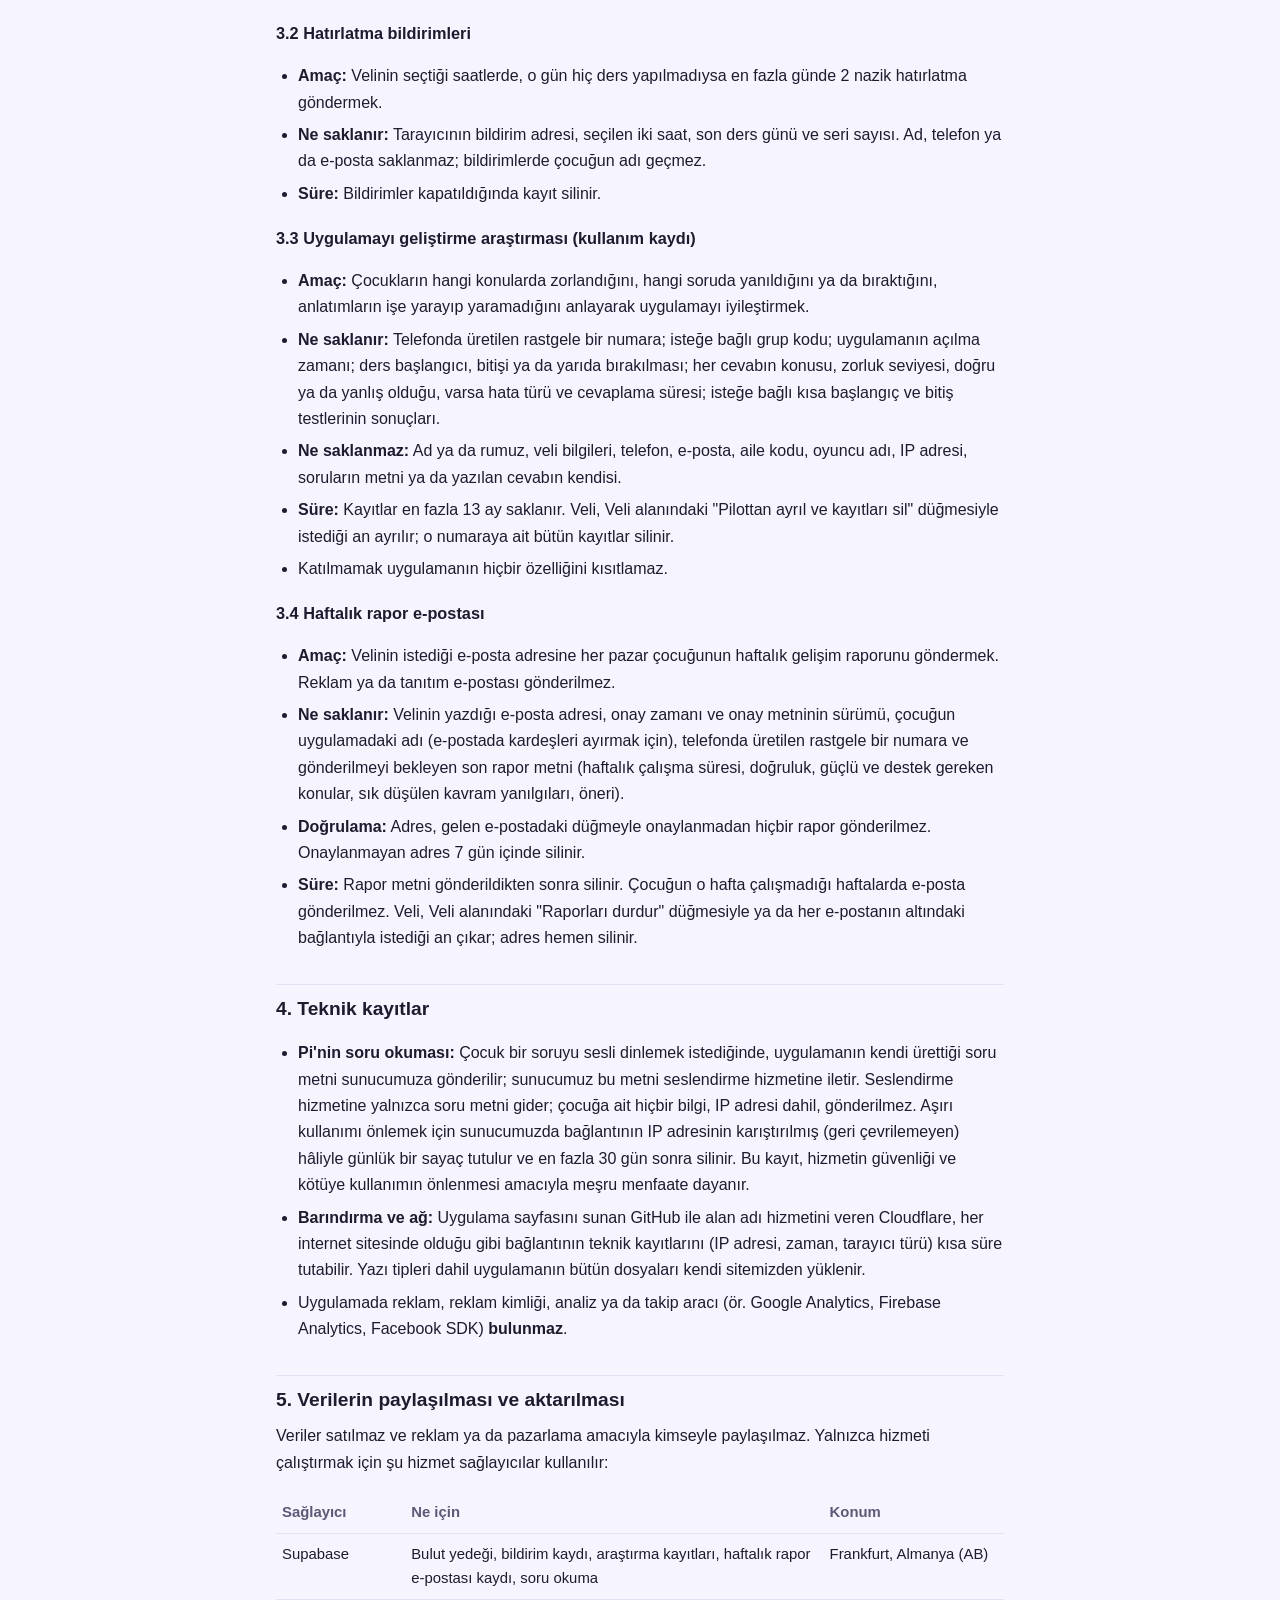
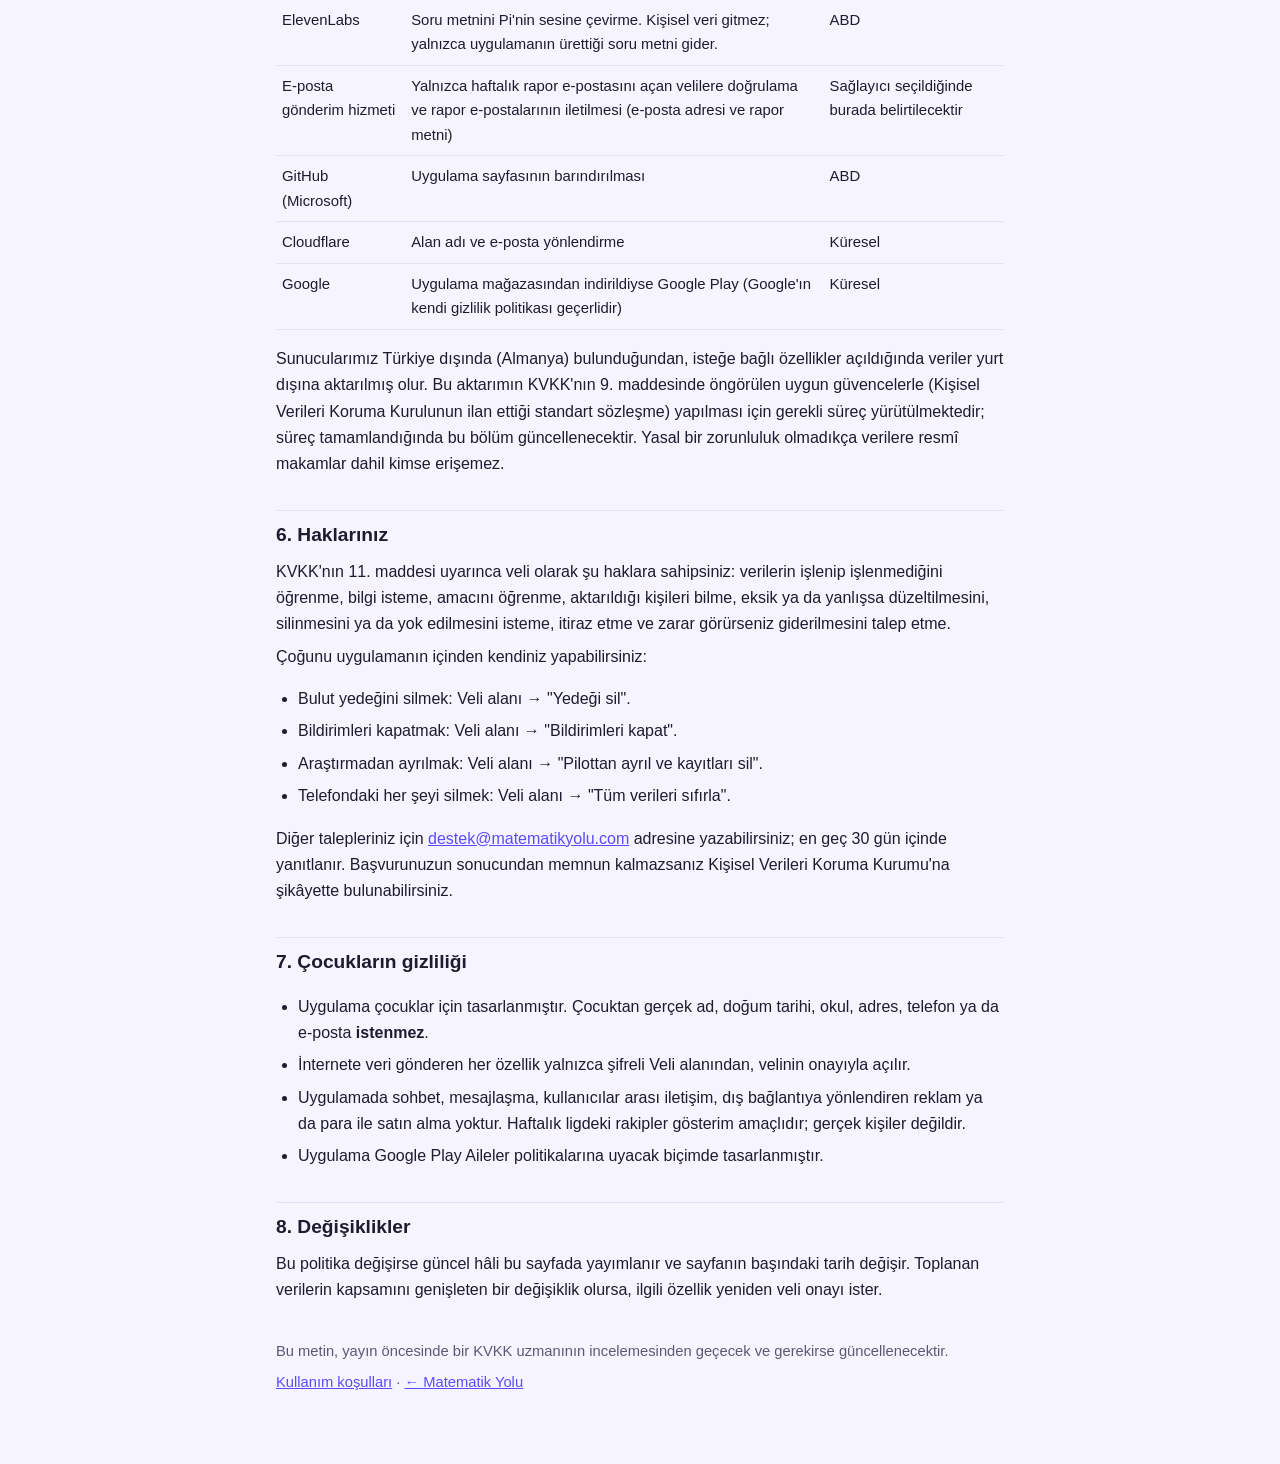
==== commit 83052284: "Gizlilik ve koşullara adres (Silivri, İstanbul); soru sesi sayacı temizliği kuruldu Co-Authored-By: " ====
--- a/docs/gizlilik/index.html
+++ b/docs/gizlilik/index.html
@@ -52,7 +52,8 @@
 <h2 id="sorumlu">1. Biz kimiz, bize nasıl ulaşırsınız?</h2>
 <p><b>Matematik Yolu</b>, 5. sınıf öğrencileri için Türkiye'de geliştirilen bağımsız bir eğitim uygulamasıdır. Bu politikada «biz» dediğimizde Matematik Yolu'nu kastediyoruz. Bu politika ve verileriniz hakkındaki her soru için:</p>
 <p>📧 <a href="mailto:destek@matematikyolu.com">destek@matematikyolu.com</a></p>
-<p class="kucuk">KVKK'nın 10. maddesi gereği veri sorumlusunun kimliğini belirtiyoruz: Matematik Yolu adına veri sorumlusu Onur Çiftçi'dir (gerçek kişi, Türkiye). Bu metin 6698 sayılı Kişisel Verilerin Korunması Kanunu (KVKK) kapsamında aydınlatma metni olarak da hazırlanmıştır.</p>
+<p>📍 Silivri, İstanbul</p>
+<p class="kucuk">KVKK'nın 10. maddesi gereği veri sorumlusunun kimliğini belirtiyoruz: Matematik Yolu adına veri sorumlusu Onur Çiftçi'dir (gerçek kişi; adres: Silivri, İstanbul). Bu metin 6698 sayılı Kişisel Verilerin Korunması Kanunu (KVKK) kapsamında aydınlatma metni olarak da hazırlanmıştır.</p>
 
 <h2 id="cihaz">2. Telefonda kalan bilgiler</h2>
 <p>Uygulama, aşağıdaki bilgileri yalnızca kullanılan telefonun tarayıcı belleğinde (uygulama verisi) saklar. Bu bilgiler biz dahil kimseye gönderilmez:</p>
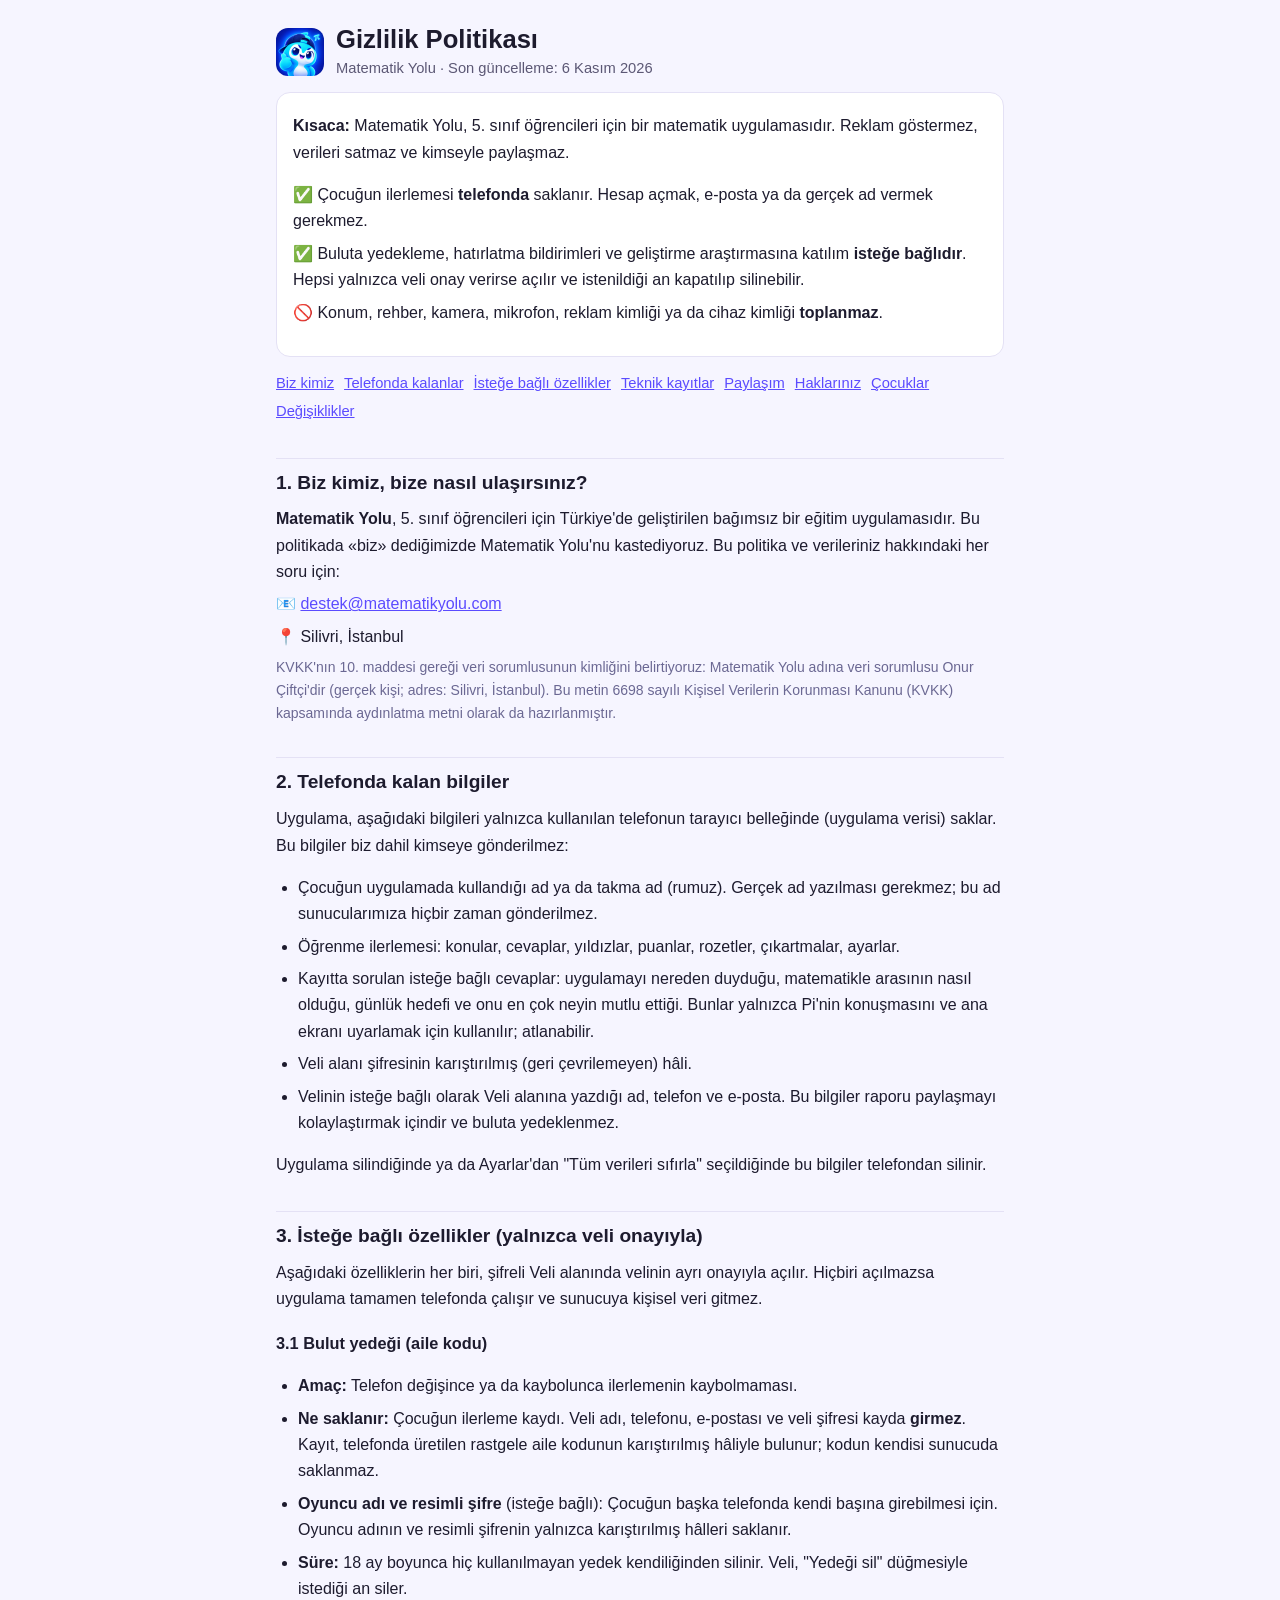
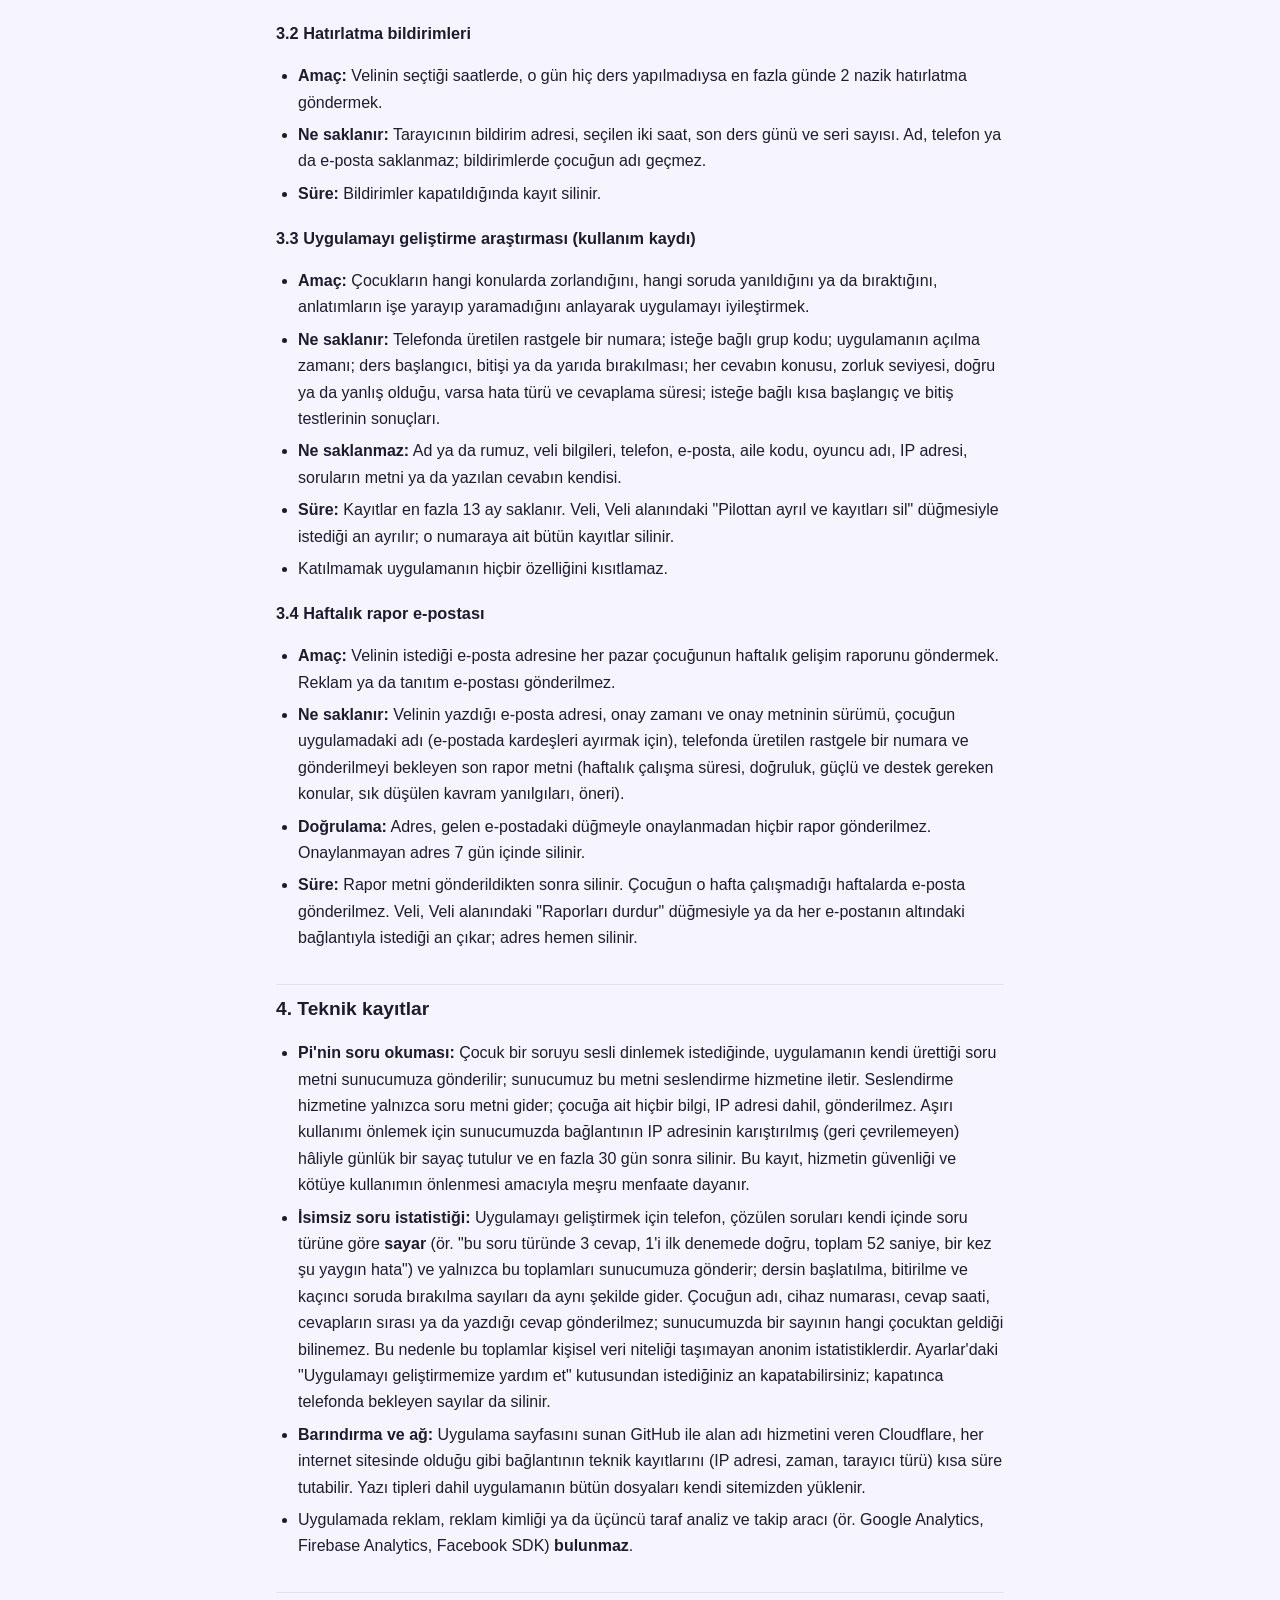
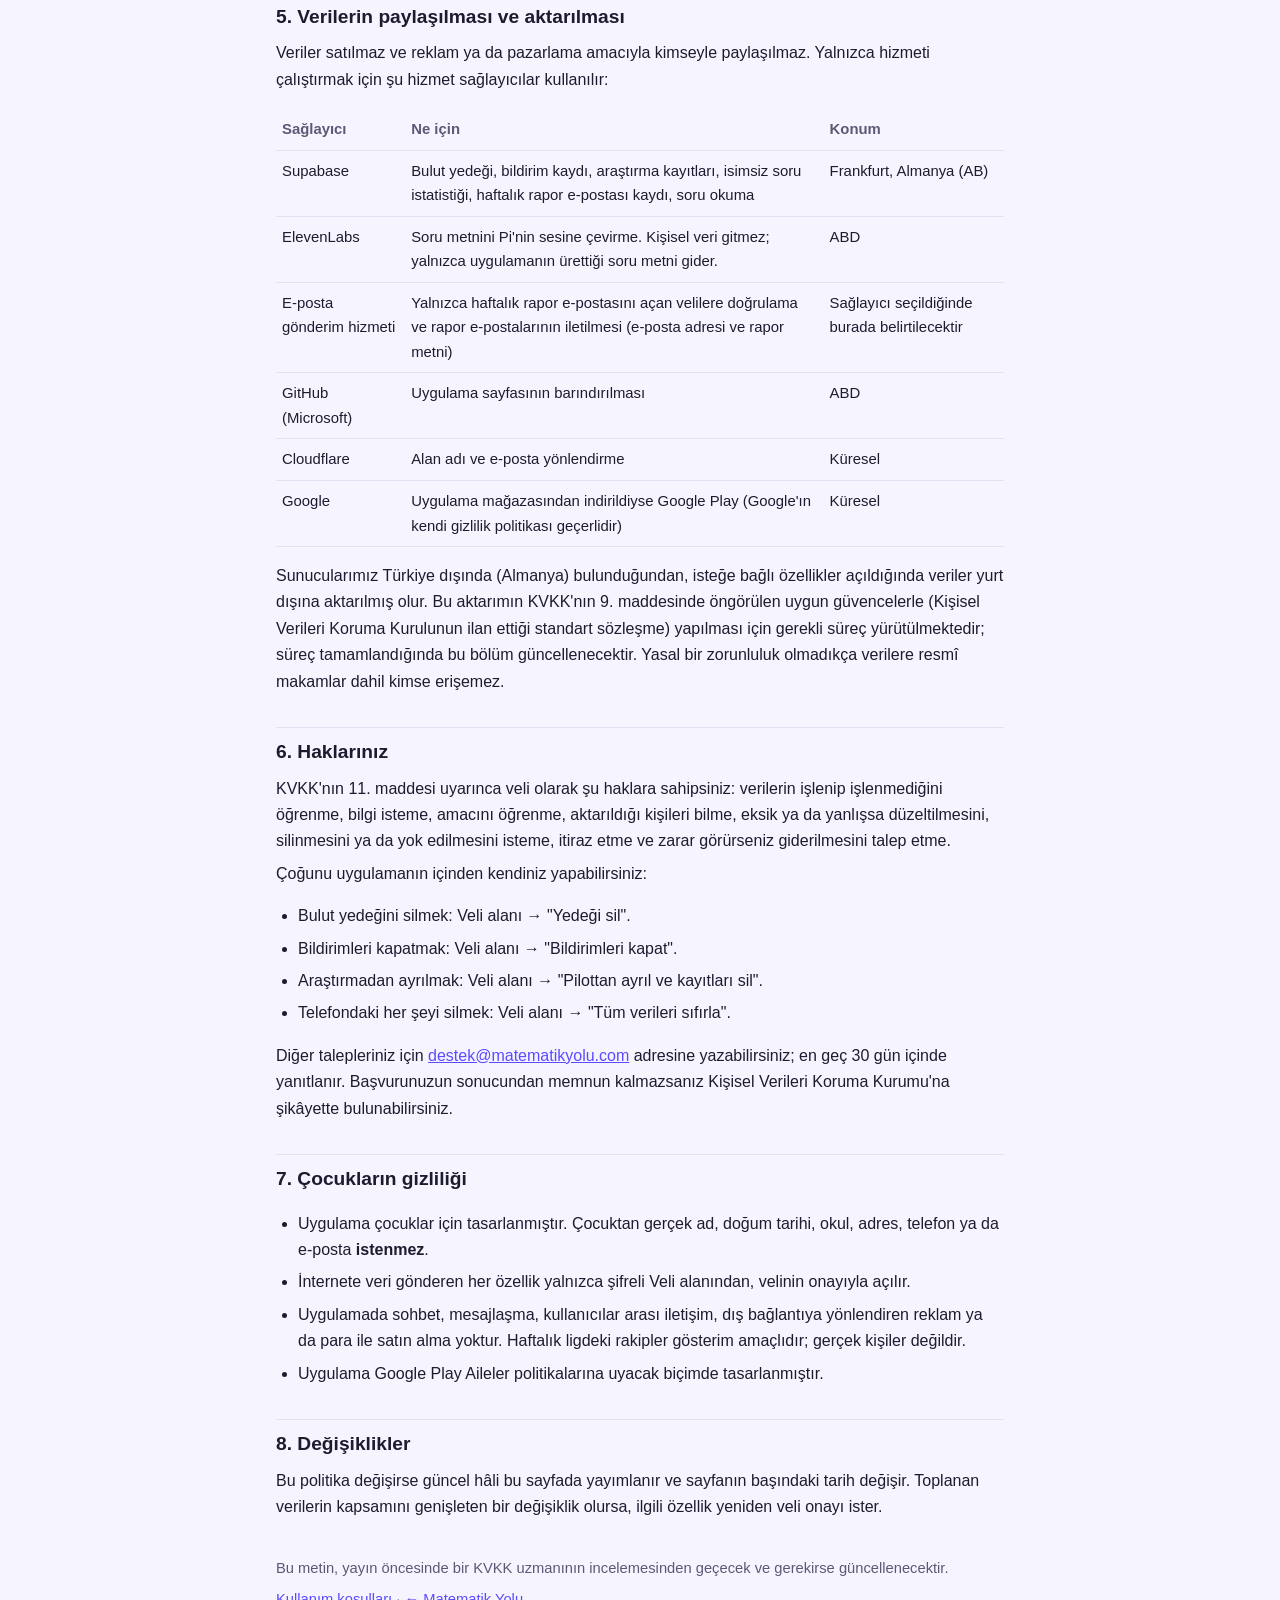
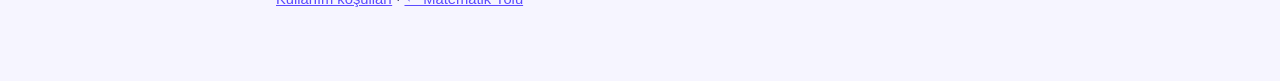
==== commit 994ea986: "İsimsiz soru istatistiği: herkes için, telefonda toplanan kimliksiz toplamlar Hangi soru kalıbında h" ====
--- a/docs/gizlilik/index.html
+++ b/docs/gizlilik/index.html
@@ -34,7 +34,7 @@
 </head>
 <body>
 <main>
-<header><img src="../img/simge2_192.png" alt=""><div><h1>Gizlilik Politikası</h1><div class="soluk">Matematik Yolu · Son güncelleme: 5 Kasım 2026</div></div></header>
+<header><img src="../img/simge2_192.png" alt=""><div><h1>Gizlilik Politikası</h1><div class="soluk">Matematik Yolu · Son güncelleme: 6 Kasım 2026</div></div></header>
 
 <div class="kart ozet">
 <p><b>Kısaca:</b> Matematik Yolu, 5. sınıf öğrencileri için bir matematik uygulamasıdır. Reklam göstermez, verileri satmaz ve kimseyle paylaşmaz.</p>
@@ -104,15 +104,16 @@
 <h2 id="teknik">4. Teknik kayıtlar</h2>
 <ul>
 <li><b>Pi'nin soru okuması:</b> Çocuk bir soruyu sesli dinlemek istediğinde, uygulamanın kendi ürettiği soru metni sunucumuza gönderilir; sunucumuz bu metni seslendirme hizmetine iletir. Seslendirme hizmetine yalnızca soru metni gider; çocuğa ait hiçbir bilgi, IP adresi dahil, gönderilmez. Aşırı kullanımı önlemek için sunucumuzda bağlantının IP adresinin karıştırılmış (geri çevrilemeyen) hâliyle günlük bir sayaç tutulur ve en fazla 30 gün sonra silinir. Bu kayıt, hizmetin güvenliği ve kötüye kullanımın önlenmesi amacıyla meşru menfaate dayanır.</li>
+<li><b>İsimsiz soru istatistiği:</b> Uygulamayı geliştirmek için telefon, çözülen soruları kendi içinde soru türüne göre <b>sayar</b> (ör. "bu soru türünde 3 cevap, 1'i ilk denemede doğru, toplam 52 saniye, bir kez şu yaygın hata") ve yalnızca bu toplamları sunucumuza gönderir; dersin başlatılma, bitirilme ve kaçıncı soruda bırakılma sayıları da aynı şekilde gider. Çocuğun adı, cihaz numarası, cevap saati, cevapların sırası ya da yazdığı cevap gönderilmez; sunucumuzda bir sayının hangi çocuktan geldiği bilinemez. Bu nedenle bu toplamlar kişisel veri niteliği taşımayan anonim istatistiklerdir. Ayarlar'daki "Uygulamayı geliştirmemize yardım et" kutusundan istediğiniz an kapatabilirsiniz; kapatınca telefonda bekleyen sayılar da silinir.</li>
 <li><b>Barındırma ve ağ:</b> Uygulama sayfasını sunan GitHub ile alan adı hizmetini veren Cloudflare, her internet sitesinde olduğu gibi bağlantının teknik kayıtlarını (IP adresi, zaman, tarayıcı türü) kısa süre tutabilir. Yazı tipleri dahil uygulamanın bütün dosyaları kendi sitemizden yüklenir.</li>
-<li>Uygulamada reklam, reklam kimliği, analiz ya da takip aracı (ör. Google Analytics, Firebase Analytics, Facebook SDK) <b>bulunmaz</b>.</li>
+<li>Uygulamada reklam, reklam kimliği ya da üçüncü taraf analiz ve takip aracı (ör. Google Analytics, Firebase Analytics, Facebook SDK) <b>bulunmaz</b>.</li>
 </ul>
 
 <h2 id="paylasim">5. Verilerin paylaşılması ve aktarılması</h2>
 <p>Veriler satılmaz ve reklam ya da pazarlama amacıyla kimseyle paylaşılmaz. Yalnızca hizmeti çalıştırmak için şu hizmet sağlayıcılar kullanılır:</p>
 <div class="tablo"><table>
 <tr><th>Sağlayıcı</th><th>Ne için</th><th>Konum</th></tr>
-<tr><td>Supabase</td><td>Bulut yedeği, bildirim kaydı, araştırma kayıtları, haftalık rapor e-postası kaydı, soru okuma</td><td>Frankfurt, Almanya (AB)</td></tr>
+<tr><td>Supabase</td><td>Bulut yedeği, bildirim kaydı, araştırma kayıtları, isimsiz soru istatistiği, haftalık rapor e-postası kaydı, soru okuma</td><td>Frankfurt, Almanya (AB)</td></tr>
 <tr><td>ElevenLabs</td><td>Soru metnini Pi'nin sesine çevirme. Kişisel veri gitmez; yalnızca uygulamanın ürettiği soru metni gider.</td><td>ABD</td></tr>
 <tr><td>E-posta gönderim hizmeti</td><td>Yalnızca haftalık rapor e-postasını açan velilere doğrulama ve rapor e-postalarının iletilmesi (e-posta adresi ve rapor metni)</td><td>Sağlayıcı seçildiğinde burada belirtilecektir</td></tr>
 <tr><td>GitHub (Microsoft)</td><td>Uygulama sayfasının barındırılması</td><td>ABD</td></tr>
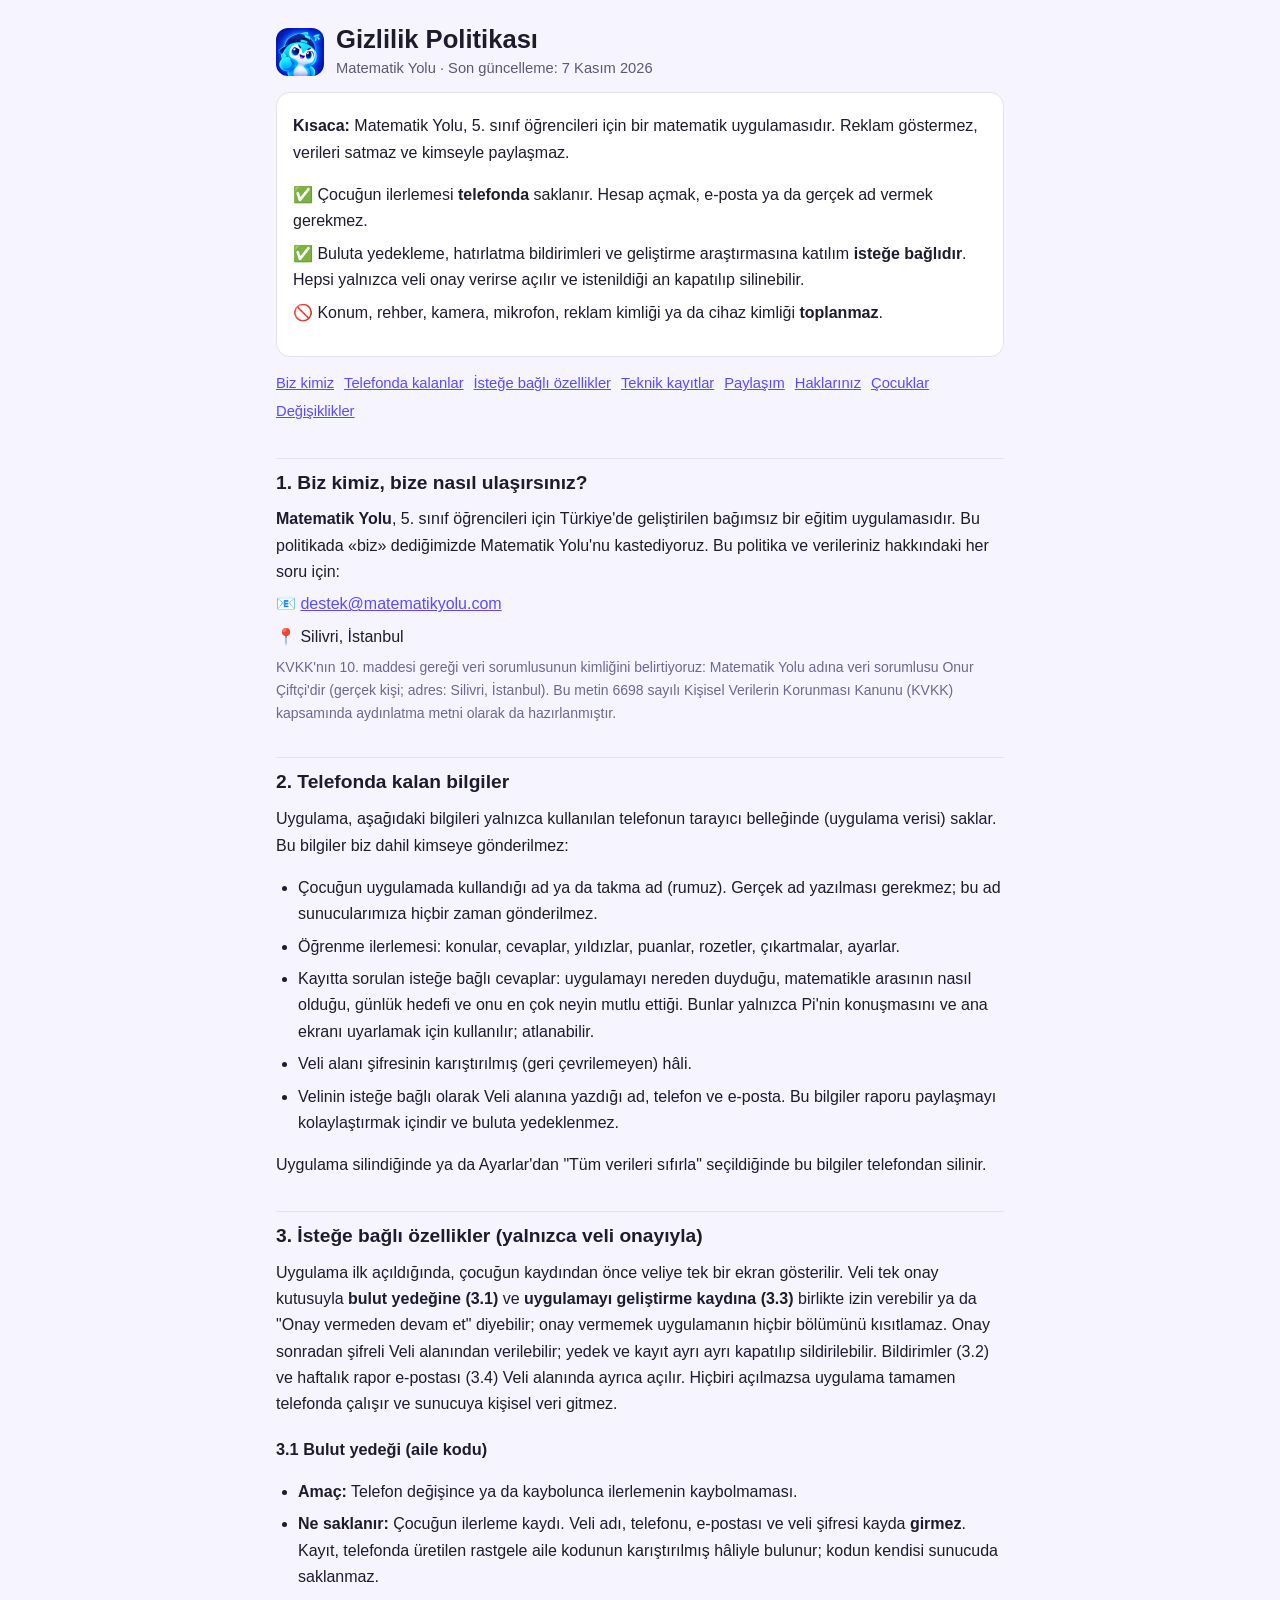
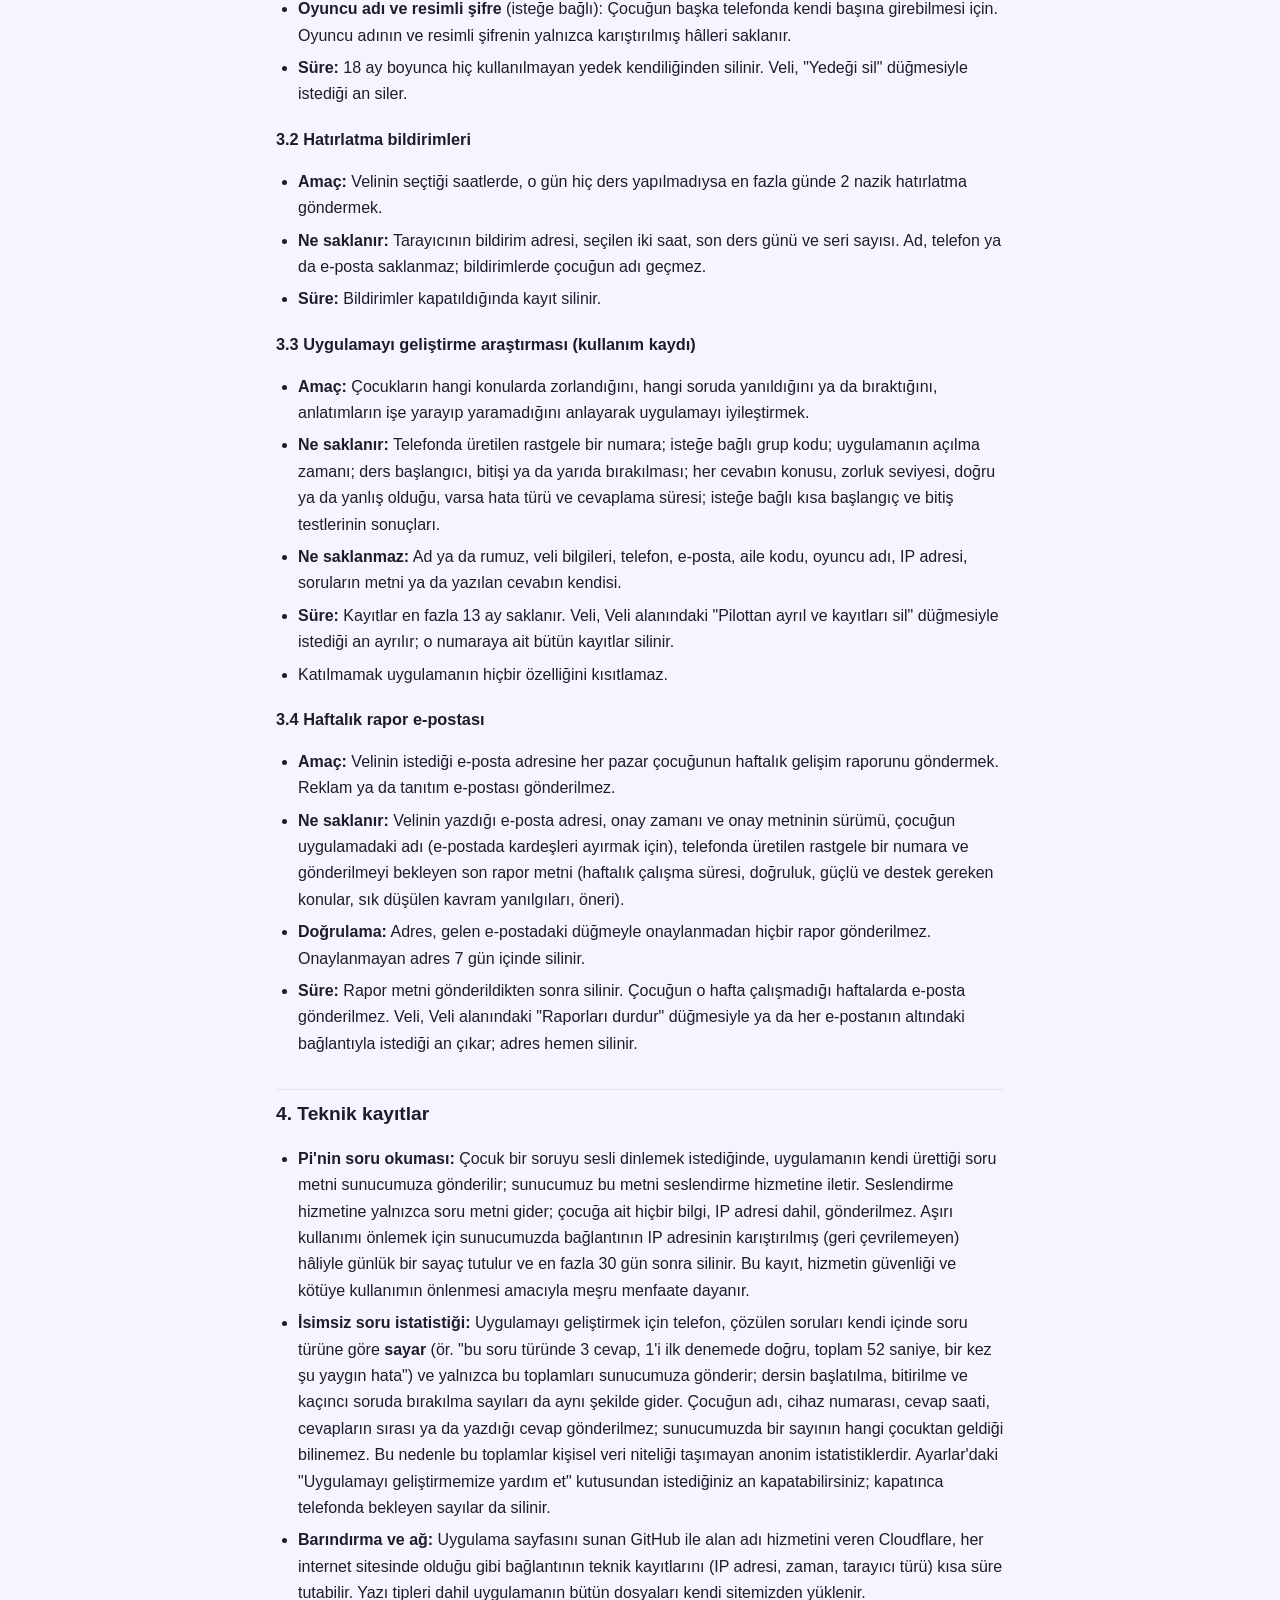
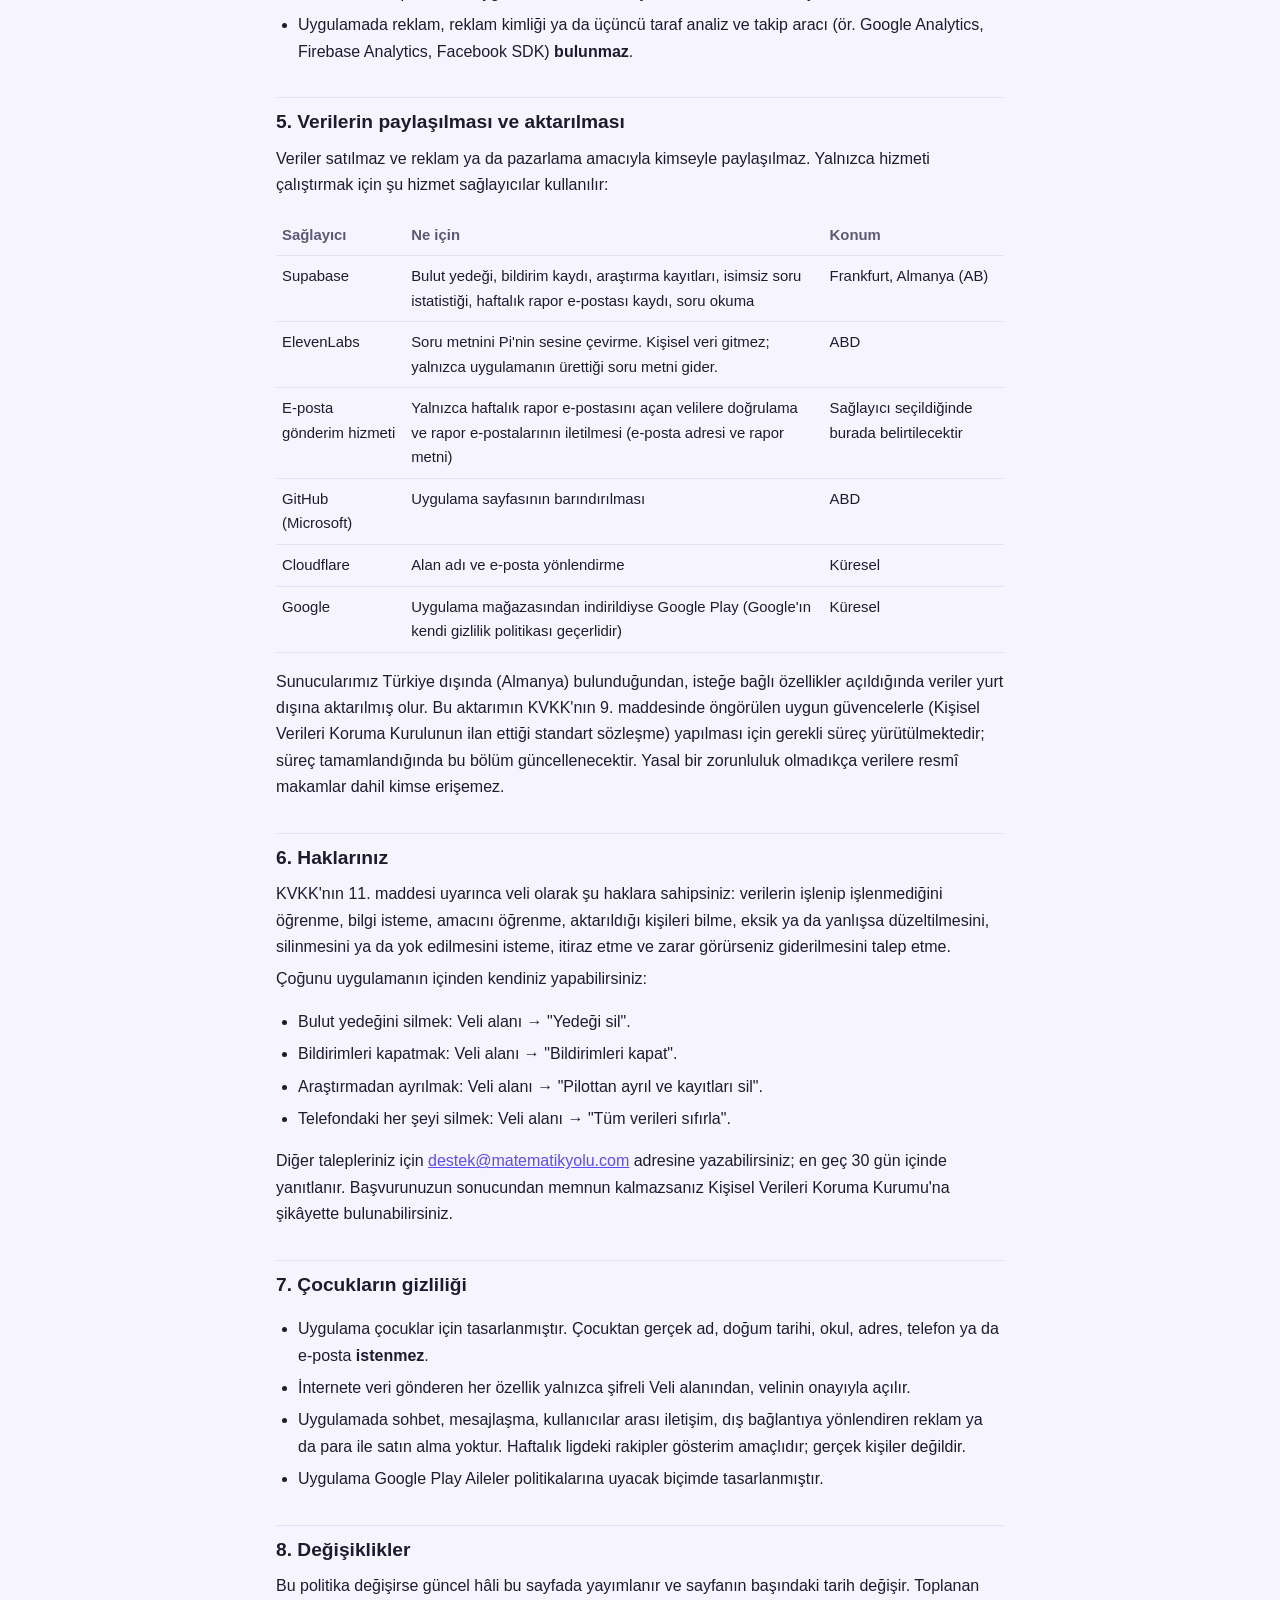
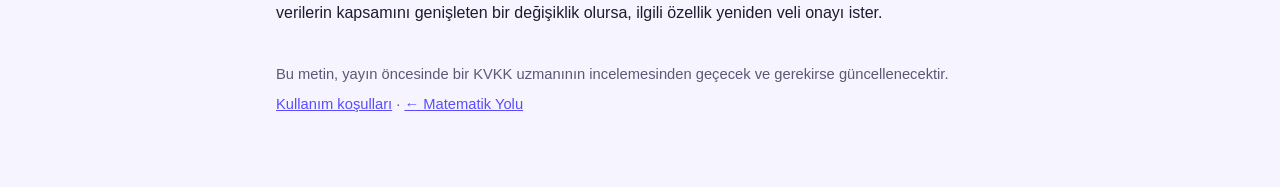
==== commit 22bf0b79: "Tek izin ekranı (yedek + geliştirme kaydı tek onay) ve Pi'nin yeni övgüleri İlk açılışta veliye tek " ====
--- a/docs/gizlilik/index.html
+++ b/docs/gizlilik/index.html
@@ -34,7 +34,7 @@
 </head>
 <body>
 <main>
-<header><img src="../img/simge2_192.png" alt=""><div><h1>Gizlilik Politikası</h1><div class="soluk">Matematik Yolu · Son güncelleme: 6 Kasım 2026</div></div></header>
+<header><img src="../img/simge2_192.png" alt=""><div><h1>Gizlilik Politikası</h1><div class="soluk">Matematik Yolu · Son güncelleme: 7 Kasım 2026</div></div></header>
 
 <div class="kart ozet">
 <p><b>Kısaca:</b> Matematik Yolu, 5. sınıf öğrencileri için bir matematik uygulamasıdır. Reklam göstermez, verileri satmaz ve kimseyle paylaşmaz.</p>
@@ -67,7 +67,7 @@
 <p>Uygulama silindiğinde ya da Ayarlar'dan "Tüm verileri sıfırla" seçildiğinde bu bilgiler telefondan silinir.</p>
 
 <h2 id="istege">3. İsteğe bağlı özellikler (yalnızca veli onayıyla)</h2>
-<p>Aşağıdaki özelliklerin her biri, şifreli Veli alanında velinin ayrı onayıyla açılır. Hiçbiri açılmazsa uygulama tamamen telefonda çalışır ve sunucuya kişisel veri gitmez.</p>
+<p>Uygulama ilk açıldığında, çocuğun kaydından önce veliye tek bir ekran gösterilir. Veli tek onay kutusuyla <b>bulut yedeğine (3.1)</b> ve <b>uygulamayı geliştirme kaydına (3.3)</b> birlikte izin verebilir ya da "Onay vermeden devam et" diyebilir; onay vermemek uygulamanın hiçbir bölümünü kısıtlamaz. Onay sonradan şifreli Veli alanından verilebilir; yedek ve kayıt ayrı ayrı kapatılıp sildirilebilir. Bildirimler (3.2) ve haftalık rapor e-postası (3.4) Veli alanında ayrıca açılır. Hiçbiri açılmazsa uygulama tamamen telefonda çalışır ve sunucuya kişisel veri gitmez.</p>
 
 <h3>3.1 Bulut yedeği (aile kodu)</h3>
 <ul>
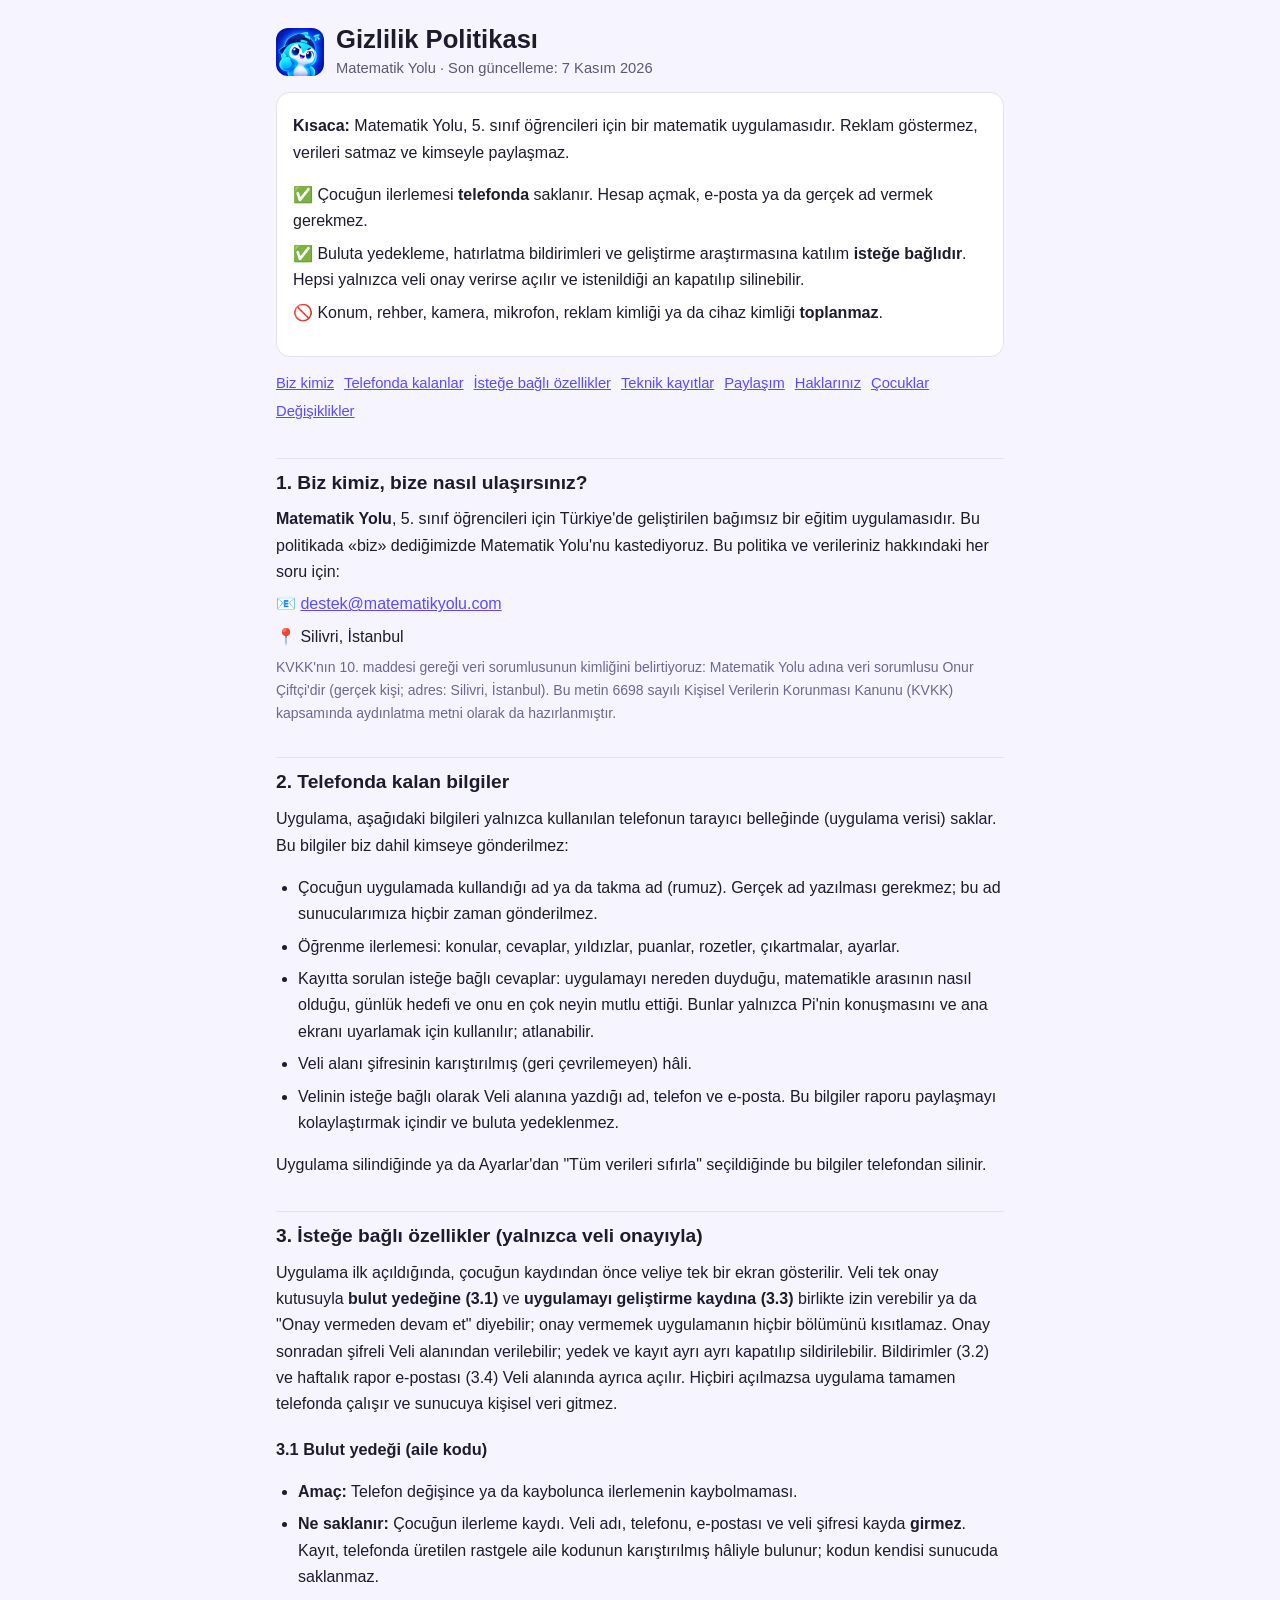
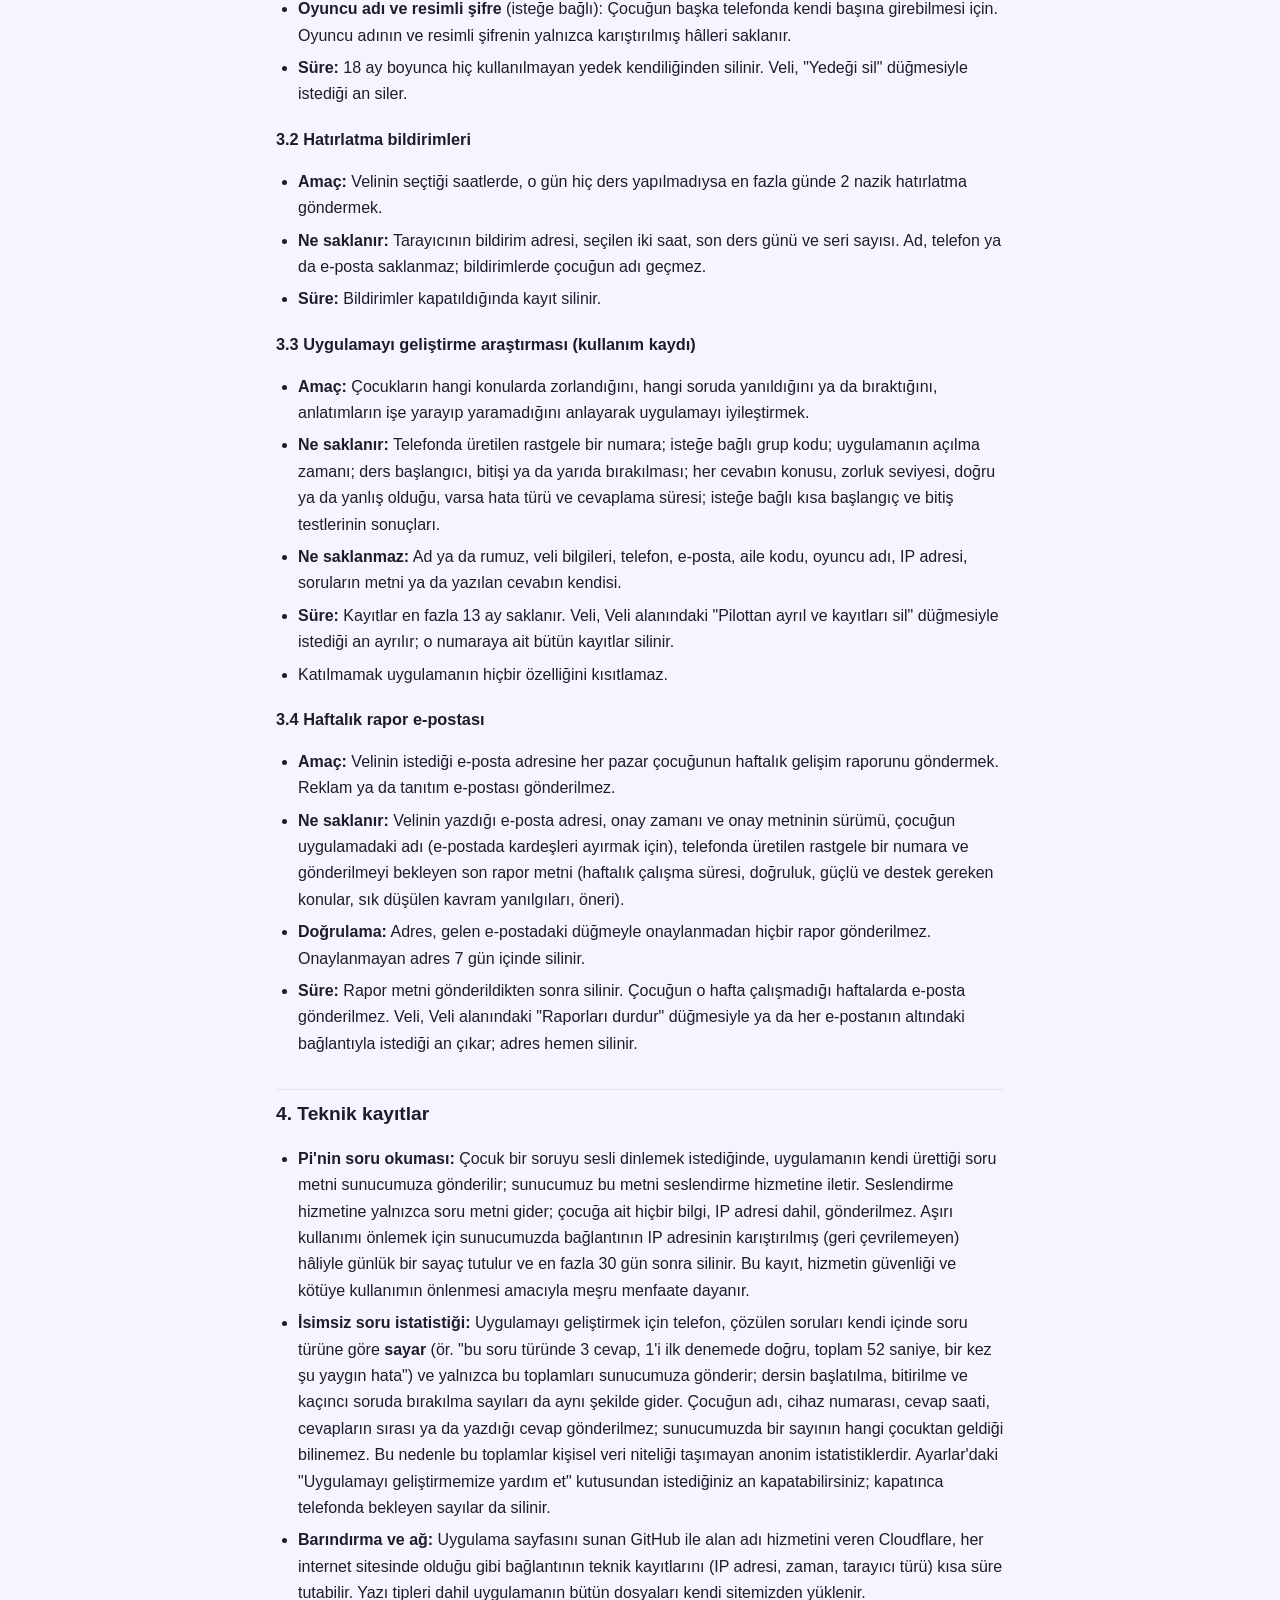
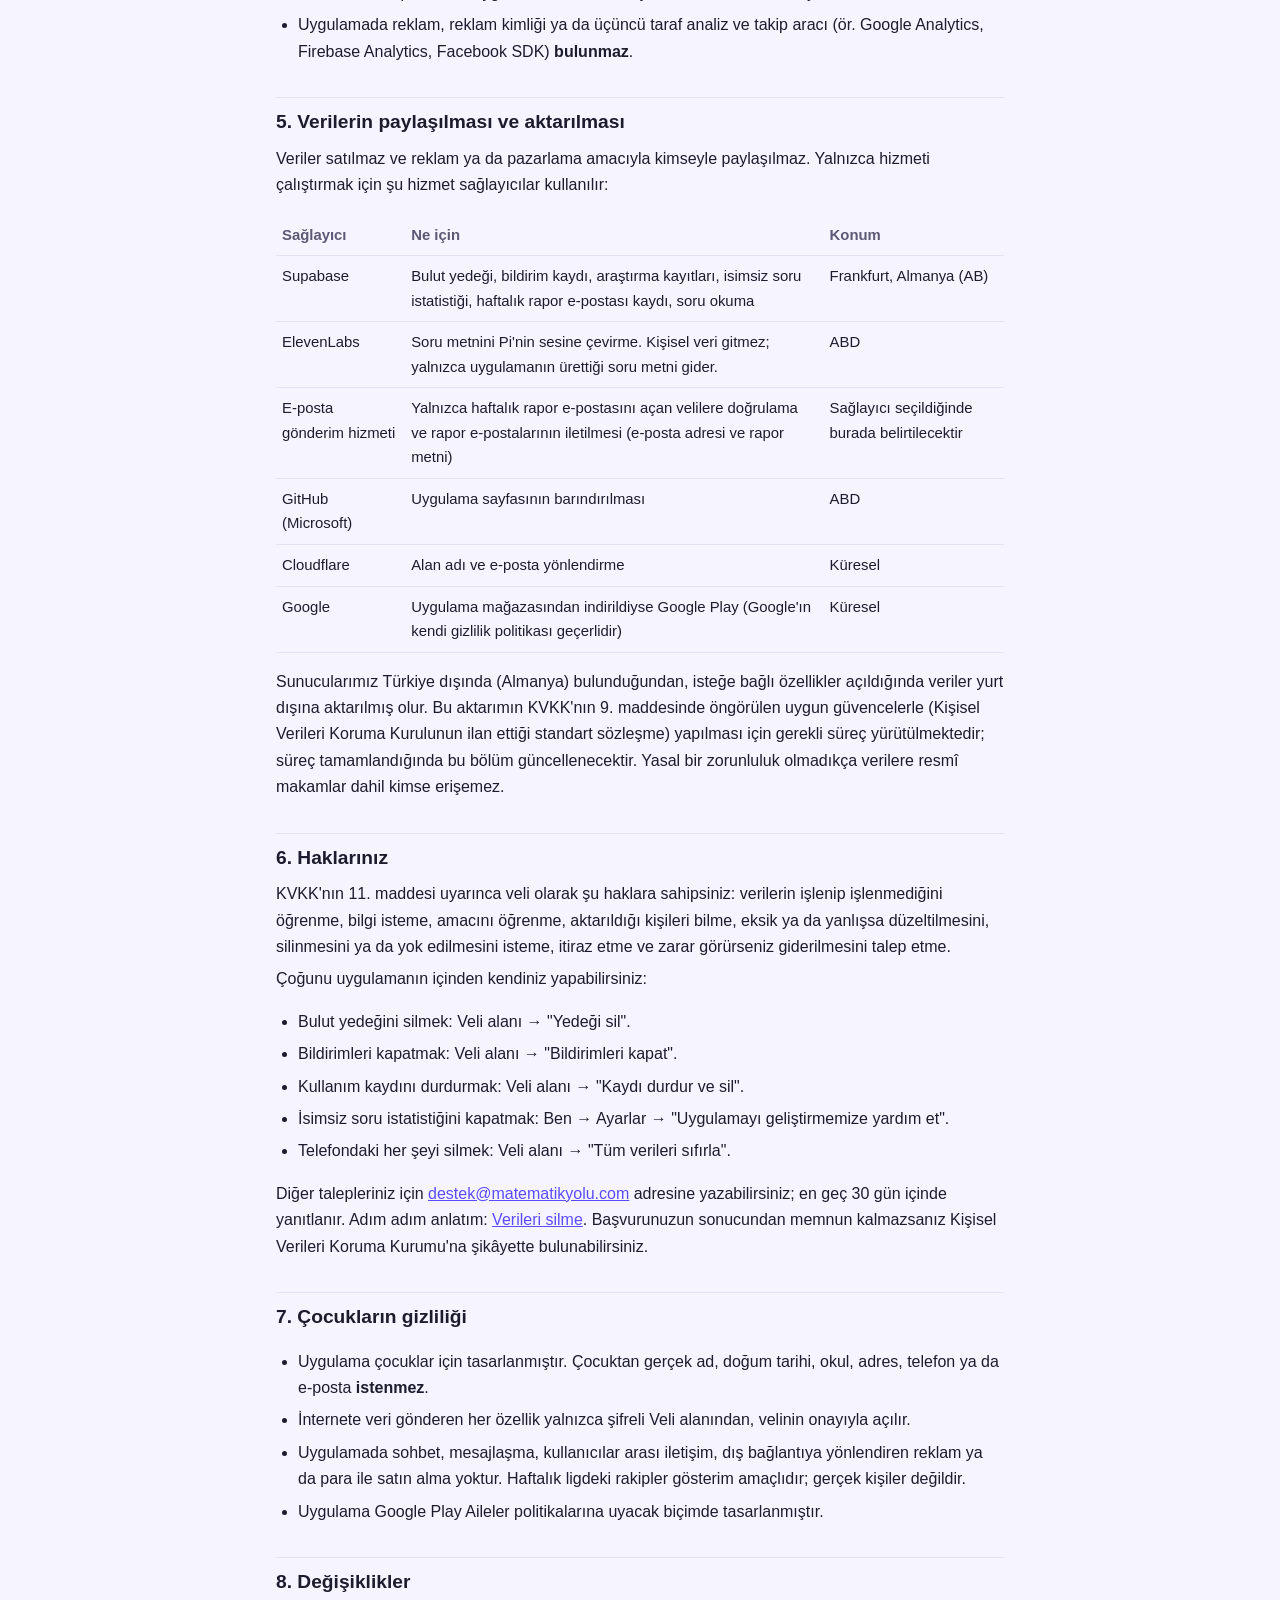
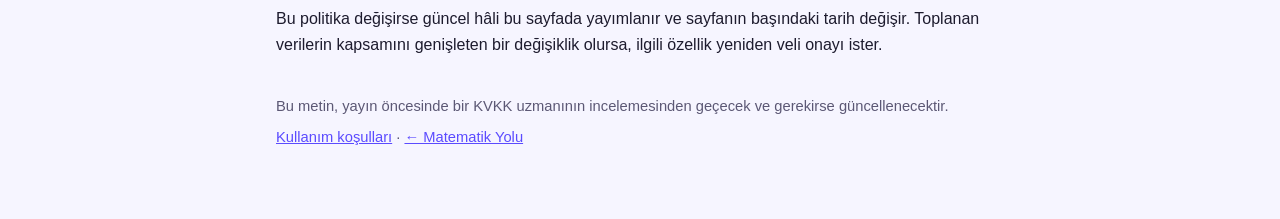
==== commit abf3b2a1: "Bilgisayar düzeni, güven sayfaları, vitrin dar ekran düzeltmesi, 3B simgeler - ≥1100 px: solda dikey" ====
--- a/docs/gizlilik/index.html
+++ b/docs/gizlilik/index.html
@@ -128,10 +128,11 @@
 <ul>
 <li>Bulut yedeğini silmek: Veli alanı → "Yedeği sil".</li>
 <li>Bildirimleri kapatmak: Veli alanı → "Bildirimleri kapat".</li>
-<li>Araştırmadan ayrılmak: Veli alanı → "Pilottan ayrıl ve kayıtları sil".</li>
+<li>Kullanım kaydını durdurmak: Veli alanı → "Kaydı durdur ve sil".</li>
+<li>İsimsiz soru istatistiğini kapatmak: Ben → Ayarlar → "Uygulamayı geliştirmemize yardım et".</li>
 <li>Telefondaki her şeyi silmek: Veli alanı → "Tüm verileri sıfırla".</li>
 </ul>
-<p>Diğer talepleriniz için <a href="mailto:destek@matematikyolu.com">destek@matematikyolu.com</a> adresine yazabilirsiniz; en geç 30 gün içinde yanıtlanır. Başvurunuzun sonucundan memnun kalmazsanız Kişisel Verileri Koruma Kurumu'na şikâyette bulunabilirsiniz.</p>
+<p>Diğer talepleriniz için <a href="mailto:destek@matematikyolu.com">destek@matematikyolu.com</a> adresine yazabilirsiniz; en geç 30 gün içinde yanıtlanır. Adım adım anlatım: <a href="../veri-sil/">Verileri silme</a>. Başvurunuzun sonucundan memnun kalmazsanız Kişisel Verileri Koruma Kurumu'na şikâyette bulunabilirsiniz.</p>
 
 <h2 id="cocuk">7. Çocukların gizliliği</h2>
 <ul>
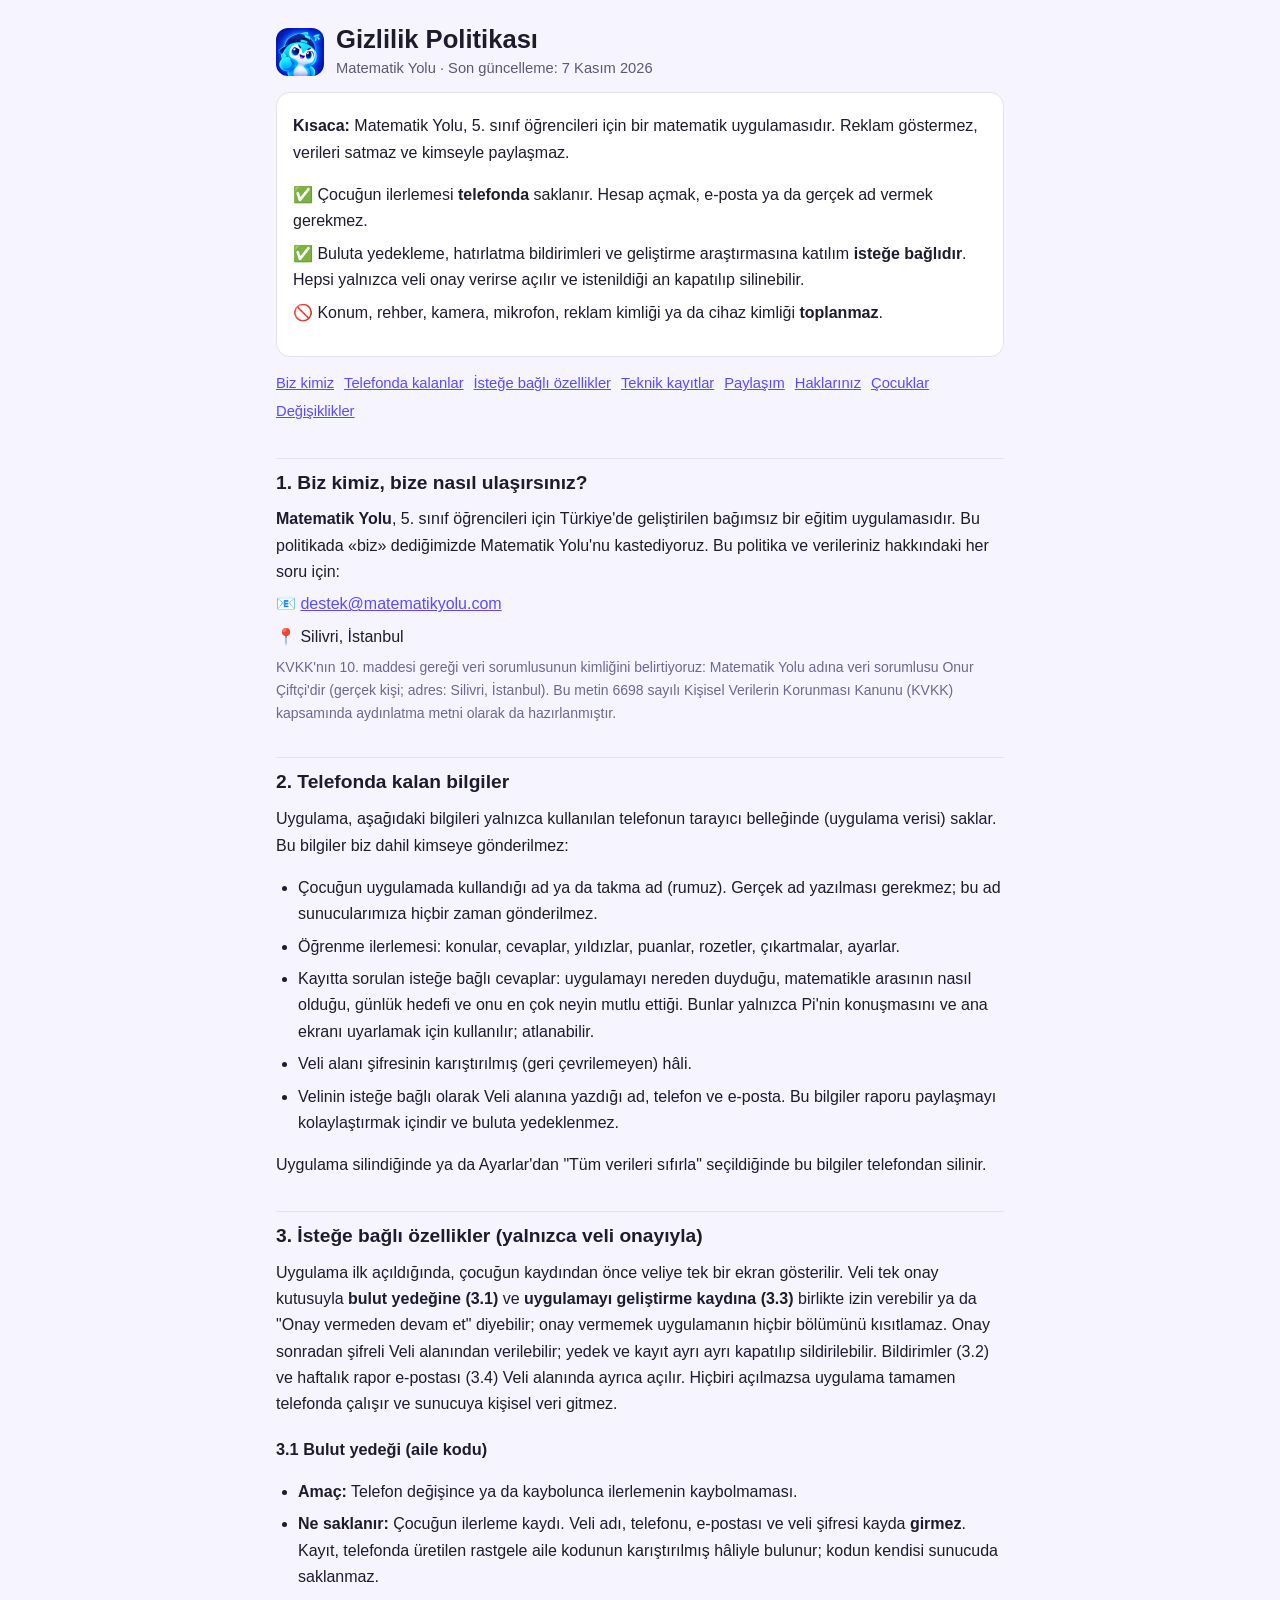
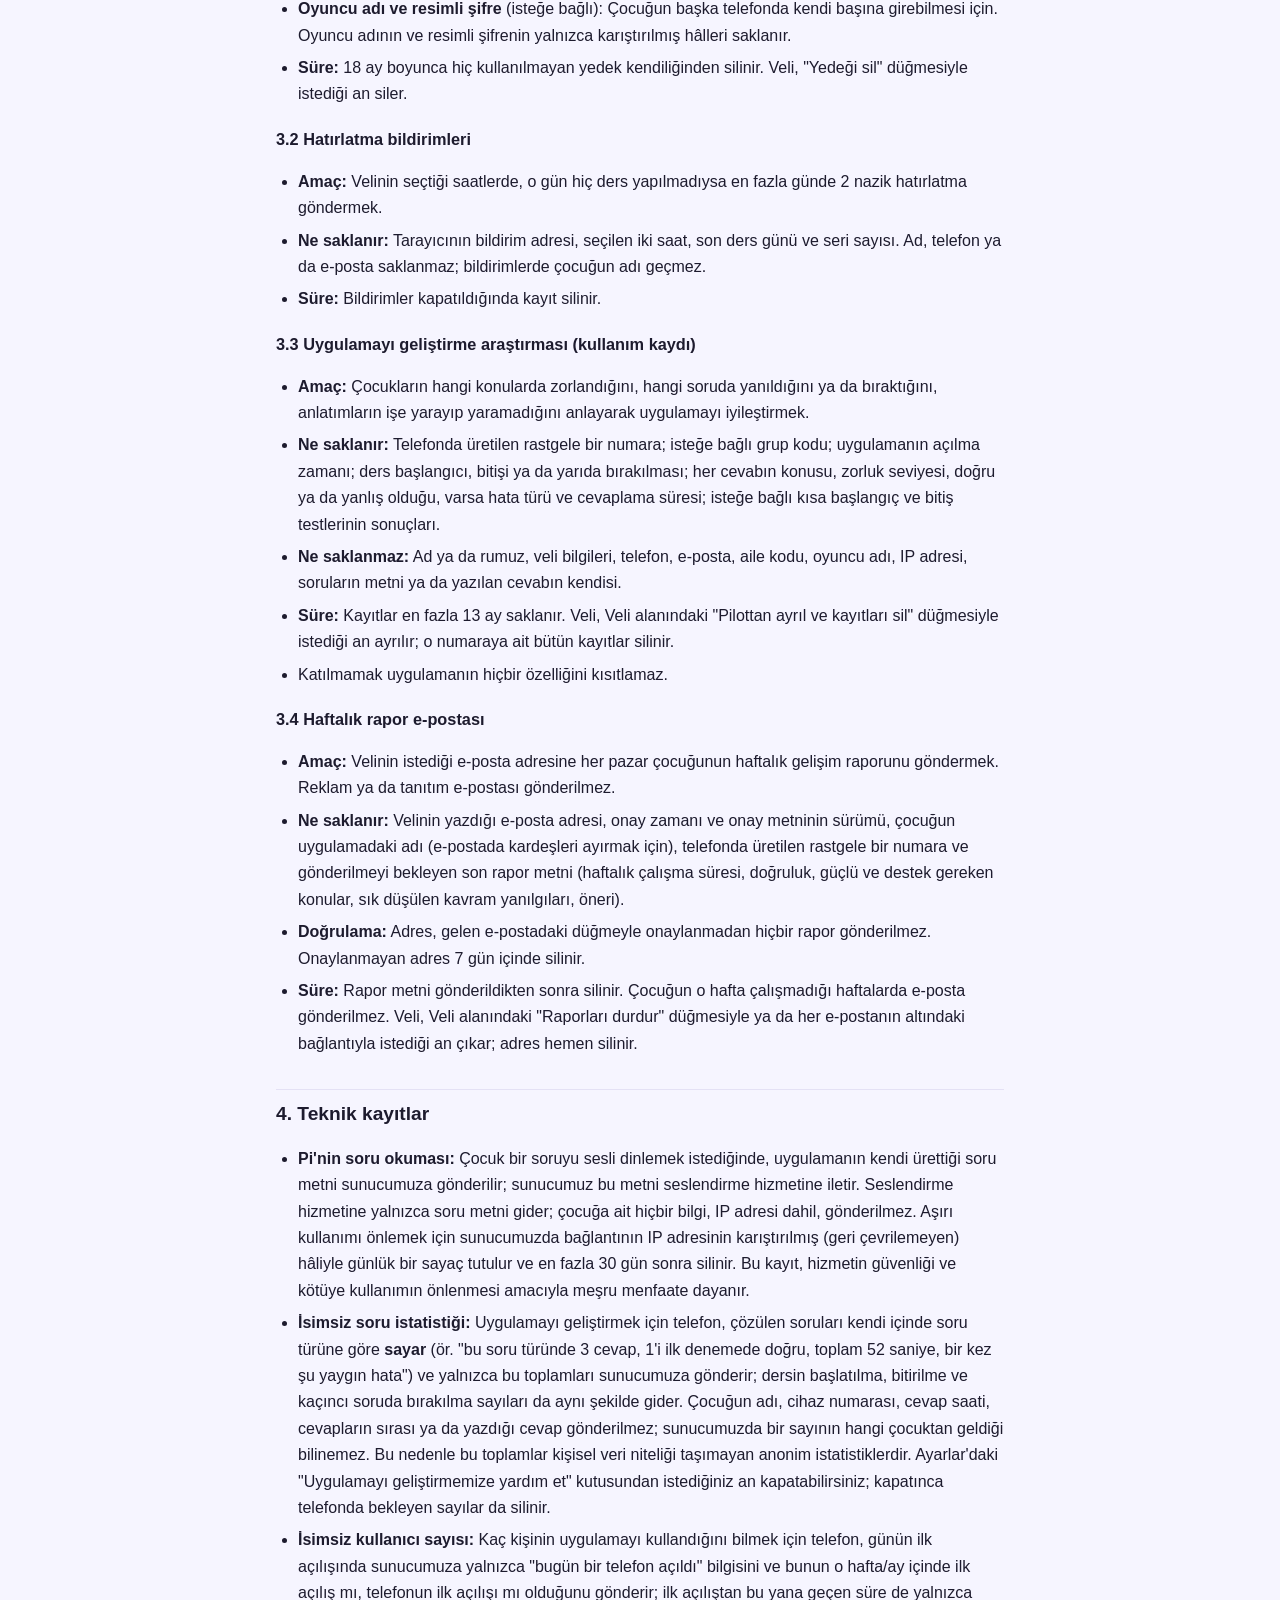
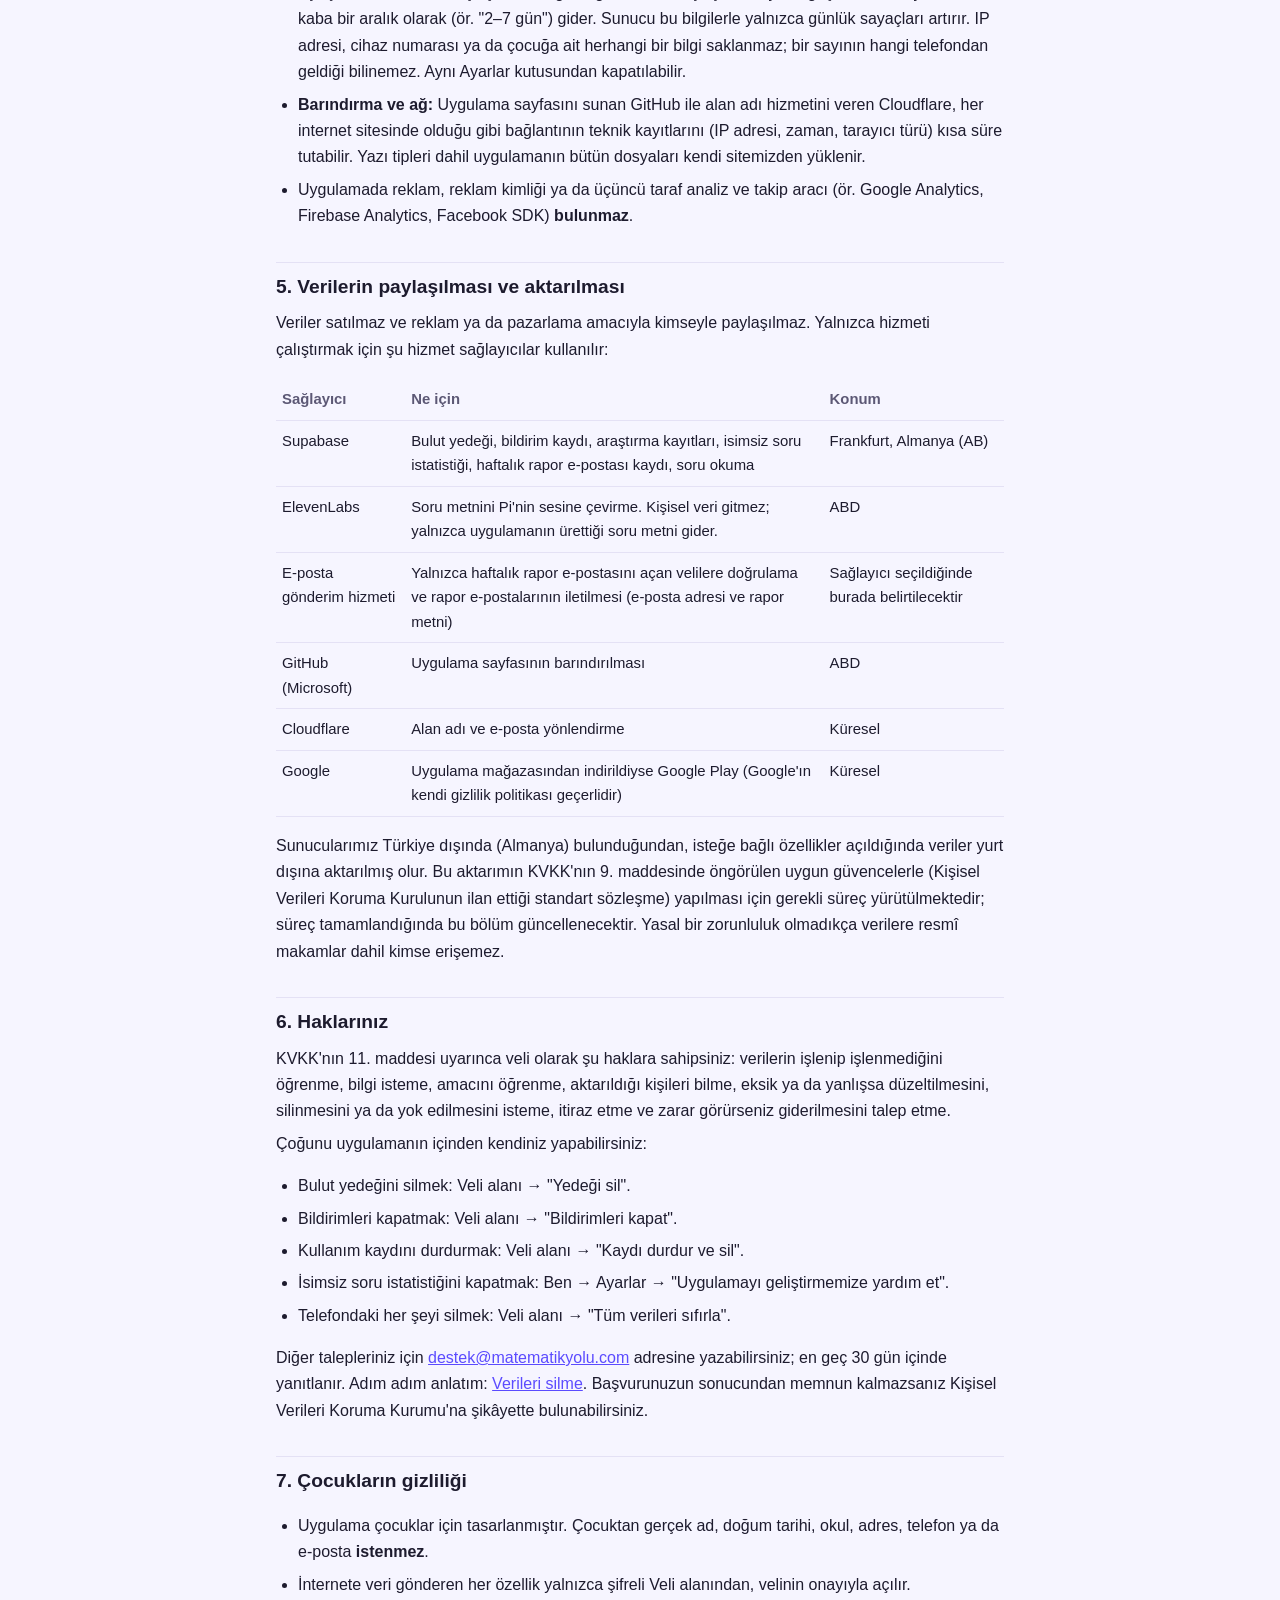
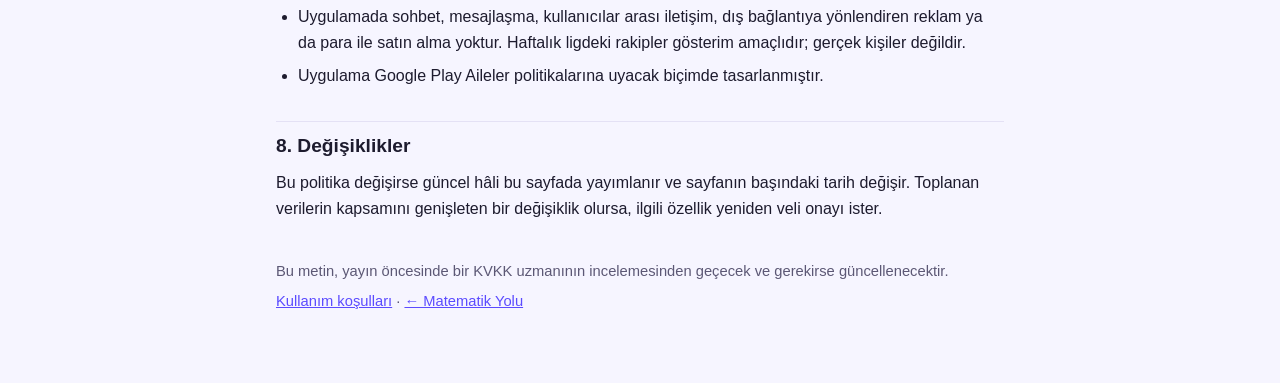
==== commit 091bf958: "İsimsiz kullanıcı sayacı: IP saklamadan günlük/haftalık/aylık telefon sayısı ve geri gelme Co-Author" ====
--- a/docs/gizlilik/index.html
+++ b/docs/gizlilik/index.html
@@ -105,6 +105,7 @@
 <ul>
 <li><b>Pi'nin soru okuması:</b> Çocuk bir soruyu sesli dinlemek istediğinde, uygulamanın kendi ürettiği soru metni sunucumuza gönderilir; sunucumuz bu metni seslendirme hizmetine iletir. Seslendirme hizmetine yalnızca soru metni gider; çocuğa ait hiçbir bilgi, IP adresi dahil, gönderilmez. Aşırı kullanımı önlemek için sunucumuzda bağlantının IP adresinin karıştırılmış (geri çevrilemeyen) hâliyle günlük bir sayaç tutulur ve en fazla 30 gün sonra silinir. Bu kayıt, hizmetin güvenliği ve kötüye kullanımın önlenmesi amacıyla meşru menfaate dayanır.</li>
 <li><b>İsimsiz soru istatistiği:</b> Uygulamayı geliştirmek için telefon, çözülen soruları kendi içinde soru türüne göre <b>sayar</b> (ör. "bu soru türünde 3 cevap, 1'i ilk denemede doğru, toplam 52 saniye, bir kez şu yaygın hata") ve yalnızca bu toplamları sunucumuza gönderir; dersin başlatılma, bitirilme ve kaçıncı soruda bırakılma sayıları da aynı şekilde gider. Çocuğun adı, cihaz numarası, cevap saati, cevapların sırası ya da yazdığı cevap gönderilmez; sunucumuzda bir sayının hangi çocuktan geldiği bilinemez. Bu nedenle bu toplamlar kişisel veri niteliği taşımayan anonim istatistiklerdir. Ayarlar'daki "Uygulamayı geliştirmemize yardım et" kutusundan istediğiniz an kapatabilirsiniz; kapatınca telefonda bekleyen sayılar da silinir.</li>
+<li><b>İsimsiz kullanıcı sayısı:</b> Kaç kişinin uygulamayı kullandığını bilmek için telefon, günün ilk açılışında sunucumuza yalnızca "bugün bir telefon açıldı" bilgisini ve bunun o hafta/ay içinde ilk açılış mı, telefonun ilk açılışı mı olduğunu gönderir; ilk açılıştan bu yana geçen süre de yalnızca kaba bir aralık olarak (ör. "2–7 gün") gider. Sunucu bu bilgilerle yalnızca günlük sayaçları artırır. IP adresi, cihaz numarası ya da çocuğa ait herhangi bir bilgi saklanmaz; bir sayının hangi telefondan geldiği bilinemez. Aynı Ayarlar kutusundan kapatılabilir.</li>
 <li><b>Barındırma ve ağ:</b> Uygulama sayfasını sunan GitHub ile alan adı hizmetini veren Cloudflare, her internet sitesinde olduğu gibi bağlantının teknik kayıtlarını (IP adresi, zaman, tarayıcı türü) kısa süre tutabilir. Yazı tipleri dahil uygulamanın bütün dosyaları kendi sitemizden yüklenir.</li>
 <li>Uygulamada reklam, reklam kimliği ya da üçüncü taraf analiz ve takip aracı (ör. Google Analytics, Firebase Analytics, Facebook SDK) <b>bulunmaz</b>.</li>
 </ul>
